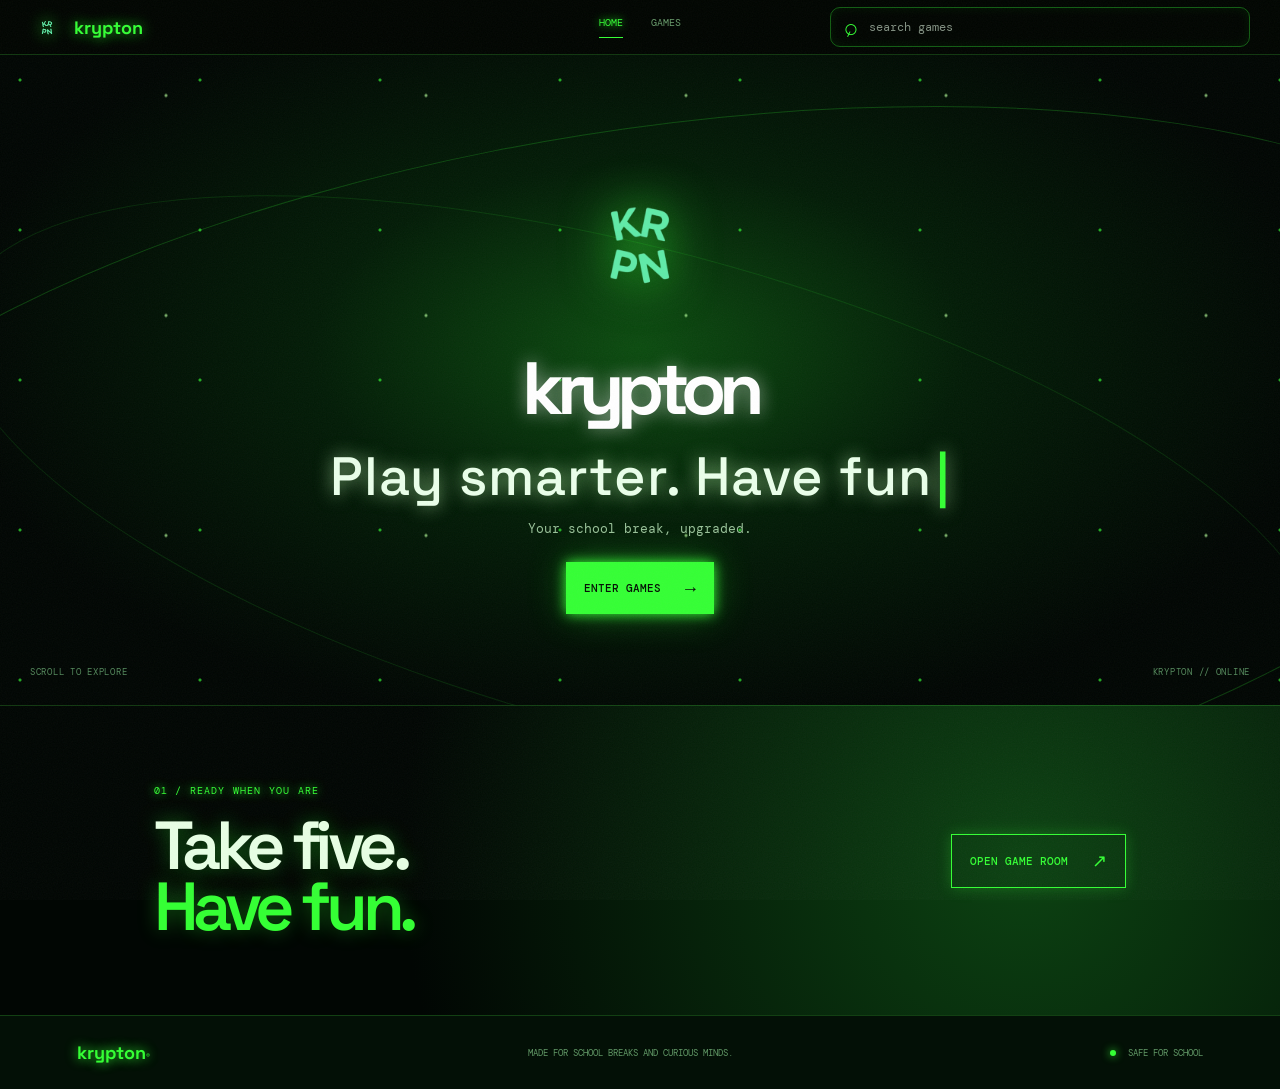
==== index.html @ a92085a6 "Add project files" ====
<!doctype html>
<html lang="en">
<head>
  <meta charset="UTF-8">
  <meta name="viewport" content="width=device-width, initial-scale=1.0">
  <meta name="theme-color" content="#020803">
  <title>Krypton | School entertainment hub</title>
  <link rel="preconnect" href="https://fonts.googleapis.com">
  <link rel="preconnect" href="https://fonts.gstatic.com" crossorigin>
  <link href="https://fonts.googleapis.com/css2?family=DM+Mono:wght@400;500&family=Space+Grotesk:wght@500;600;700&display=swap" rel="stylesheet">
  <link rel="stylesheet" href="styles.css">
  <link rel="stylesheet" href="home.css">
  <link rel="stylesheet" href="folder.css">
</head>
<body>
  <div class="noise"></div>
  <header class="site-header">
    <a class="brand" href="index.html" aria-label="Krypton home"><img src="logo.png" alt="Krypton logo"><span>krypton</span></a>
    <nav class="main-nav" aria-label="Primary navigation"><a class="active" href="index.html">Home</a><a href="game.html">Games</a></nav>
    <label class="search-box"><span>⌕</span><input type="search" placeholder="search games" aria-label="Search games"></label>
  </header>

  <main>
    <section class="home-hero" aria-labelledby="home-title">
      <div class="hero-stars"></div>
      <div class="home-hero-content">
        <img class="hero-logo" src="logo.png" alt="Krypton logo">
        <p class="hero-wordmark">krypton</p>
        <h1 id="home-title"><span class="typewriter"></span><span class="cursor">|</span></h1>
        <p class="hero-copy">Your school break, upgraded.</p>
        <a class="glow-button" href="game.html">Enter games <span>→</span></a>
      </div>
      <span class="hero-code">KRYPTON // ONLINE</span>
      <span class="hero-scroll">SCROLL TO EXPLORE</span>
    </section>

    <section class="quick-section" aria-labelledby="quick-title"><div><div class="section-kicker">01 / Ready when you are</div><h2 id="quick-title">Take five.<br><em>Have fun.</em></h2></div><a class="outline-button" href="game.html">Open game room <span>↗</span></a></section>
  </main>
  <footer id="about"><span class="footer-brand">krypton<span>®</span></span><span>Made for school breaks and curious minds.</span><span class="footer-status"><i></i> Safe for school</span></footer>
  <script src="home.js"></script>
</body>
</html>
---- styles.css ----
.krypton-game-bar{align-items:center;background:#020803;border-bottom:1px solid rgba(53,255,53,.35);display:flex;height:48px;justify-content:space-between;left:0;padding:0 18px;position:fixed;right:0;top:0;z-index:20}.krypton-game-brand,.krypton-game-home{align-items:center;color:var(--green);display:flex;font:700 17px/1 Arial,sans-serif;gap:10px;text-decoration:none}.krypton-game-brand img{height:30px;object-fit:contain;width:30px}.krypton-game-title{color:#d8ffd3;font:600 14px/1 Arial,sans-serif;left:50%;position:absolute;transform:translateX(-50%);white-space:nowrap}.krypton-game-home{color:#d8ffd3;font-size:12px;font-weight:600}.krypton-game-home:hover{color:var(--green)}
:root{--bg:#020803;--panel:#061408;--green:#35ff35;--bright:#a5ff82;--dim:#54875a;--line:rgba(79,255,73,.2);--mono:'DM Mono',monospace;--display:'Space Grotesk',sans-serif}*{box-sizing:border-box}html{scroll-behavior:smooth}body{background:var(--bg);color:#eaffea;font-family:var(--mono);margin:0;overflow-x:hidden}.noise{background-image:url("data:image/svg+xml,%3Csvg xmlns='http://www.w3.org/2000/svg' width='160' height='160' viewBox='0 0 160 160'%3E%3Cfilter id='n'%3E%3CfeTurbulence type='fractalNoise' baseFrequency='.8' numOctaves='3' stitchTiles='stitch'/%3E%3C/filter%3E%3Crect width='100%25' height='100%25' filter='url(%23n)' opacity='.32'/%3E%3C/svg%3E");inset:0;opacity:.13;pointer-events:none;position:fixed;z-index:10}a{color:inherit;text-decoration:none}.site-header{align-items:center;background:rgba(1,5,2,.92);border-bottom:1px solid var(--line);display:flex;height:55px;justify-content:space-between;padding:0 30px;position:relative;z-index:3}.brand{align-items:center;color:var(--green);display:flex;font-family:var(--display);font-size:18px;font-weight:700;gap:10px;text-shadow:0 0 13px rgba(53,255,53,.8)}.brand img{filter:drop-shadow(0 0 8px var(--green));height:34px;object-fit:contain;width:34px}.main-nav{display:flex;gap:28px;left:50%;position:absolute;transform:translateX(-50%)}.main-nav a{color:#689b6b;font-size:10px;text-transform:uppercase}.main-nav a:hover,.main-nav a.active{color:var(--green);text-shadow:0 0 10px var(--green)}.main-nav a.active{border-bottom:1px solid var(--green);padding-bottom:8px}.header-tools{align-items:center;display:flex;gap:22px}.search-box{align-items:center;border:1px solid rgba(53,255,53,.35);border-radius:10px;box-shadow:0 0 12px rgba(53,255,53,.08) inset;color:var(--green);display:flex;height:40px;padding:0 12px;width:420px}.search-box span{font-family:Arial;font-size:24px;line-height:0;transform:rotate(-20deg)}.search-box input{background:none;border:0;color:#d8ffd8;font:12px var(--mono);margin-left:10px;outline:0;width:100%}.search-box input::placeholder{color:#829082}.profile-button{align-items:center;background:none;border:0;color:#d8ffd8;cursor:pointer;display:flex;font:11px var(--mono);gap:8px}.avatar{align-items:center;background:#142b16;border:1px solid var(--green);border-radius:50%;box-shadow:0 0 10px rgba(53,255,53,.5);color:var(--green);display:inline-flex;height:27px;justify-content:center;width:27px}.hero{align-items:center;background:radial-gradient(ellipse at center,rgba(16,102,18,.55) 0%,rgba(3,31,8,.62) 33%,rgba(1,7,2,.98) 78%),linear-gradient(120deg,#061307,#011d06 52%,#031008);display:flex;flex-direction:column;min-height:560px;overflow:hidden;padding:65px 20px 85px;position:relative;text-align:center}.hero::before,.hero::after{border:1px solid rgba(61,255,52,.22);border-radius:50%;content:'';height:560px;left:50%;position:absolute;top:55px;transform:translateX(-50%) rotate(-8deg);width:130%;z-index:0}.hero::after{height:420px;opacity:.55;top:115px;transform:translateX(-50%) rotate(12deg);width:96%}.hero-copy{position:relative;z-index:1}.eyebrow{color:var(--green);font-size:10px;letter-spacing:.12em;margin:0 0 20px;text-shadow:0 0 12px var(--green);text-transform:uppercase}.pulse-dot{background:var(--green);border-radius:50%;box-shadow:0 0 11px var(--green);display:inline-block;height:6px;margin-right:8px;width:6px}.hero-logo{align-items:center;display:flex;flex-direction:column;margin:0 auto 25px}.hero-logo img{filter:drop-shadow(0 0 20px rgba(53,255,53,.9));height:148px;object-fit:contain;width:148px}.hero-logo span{color:#fff;font-family:var(--display);font-size:57px;font-weight:700;letter-spacing:-.09em;line-height:.8;text-shadow:0 0 15px rgba(255,255,255,.5)}.hero h1{font-family:var(--display);font-size:clamp(30px,5vw,54px);font-weight:500;letter-spacing:.02em;line-height:1.1;margin:0;min-height:60px;text-shadow:0 0 18px rgba(192,255,177,.65)}.cursor{animation:blink 1s steps(2) infinite;color:var(--green);margin-left:4px}.hero h1 em{color:var(--green);font-style:normal}.hero-text{color:#9eb89f;font-size:12px;line-height:1.7;margin:18px auto 26px;max-width:470px}.primary-button{background:var(--green);border:1px solid var(--green);box-shadow:0 0 10px rgba(53,255,53,.75),0 0 35px rgba(53,255,53,.25);color:#031004;cursor:pointer;display:inline-flex;font:600 11px var(--mono);gap:24px;padding:14px 17px;text-transform:uppercase;transition:box-shadow .2s,transform .2s}.primary-button:hover{box-shadow:0 0 18px var(--green),0 0 50px rgba(53,255,53,.45);transform:translateY(-2px)}.primary-button span{font-size:18px;line-height:10px}.hero-art{height:1px;position:absolute}.scroll-note{bottom:25px;color:#568359;font-size:9px;left:30px;position:absolute;text-transform:uppercase}.scroll-line{background:var(--green);box-shadow:0 0 8px var(--green);display:inline-block;height:1px;margin-right:10px;vertical-align:middle;width:35px}.games-section{background:linear-gradient(180deg,#020803,#041007);padding:70px 6vw 100px;position:relative}.section-heading{align-items:end;display:flex;justify-content:space-between}.section-heading h2,.leaderboard-section h2{color:#e4ffe2;font-family:var(--display);font-size:clamp(38px,6vw,68px);letter-spacing:-.07em;line-height:.9;margin:0;text-shadow:0 0 20px rgba(53,255,53,.35)}.section-note{color:#689b6b;font-size:10px;line-height:1.7;margin:0;text-align:right;text-transform:uppercase}.filter-row{border-bottom:1px solid var(--line);display:flex;gap:25px;margin:42px 0 29px;padding-bottom:13px}.filter{background:none;border:0;color:#54815a;cursor:pointer;font:10px var(--mono);padding:0;text-transform:uppercase}.filter span{border:1px solid currentColor;border-radius:50%;font-size:9px;margin-left:5px;padding:2px 5px}.filter.active-filter,.filter:hover{color:var(--green);text-shadow:0 0 10px var(--green)}.game-grid{display:grid;gap:22px;grid-template-columns:repeat(3,1fr)}.game-card{border:1px solid rgba(57,255,57,.22);box-shadow:0 0 18px rgba(40,255,40,.08);min-width:0;transition:border-color .25s,box-shadow .25s,transform .25s}.game-card:hover{border-color:var(--green);box-shadow:0 0 20px rgba(53,255,53,.28),inset 0 0 22px rgba(53,255,53,.05);transform:translateY(-4px)}.card-top{align-items:center;background:#071607;display:flex;font-size:9px;justify-content:space-between;padding:10px 12px;text-transform:uppercase}.tag{color:var(--green);text-shadow:0 0 8px var(--green)}.players{color:#57875b}.card-visual{height:190px;overflow:hidden;position:relative}.drift-visual{background:radial-gradient(circle at 50% 40%,#15891e,#031708 70%)}.drift-sun{background:var(--green);border-radius:50%;box-shadow:0 0 30px var(--green);height:100px;left:40%;position:absolute;top:35px;width:100px}.drift-track{border:1px solid var(--green);border-radius:50%;height:155px;left:5%;position:absolute;top:84px;transform:rotate(20deg);width:130%}.drift-car{color:var(--green);font-size:34px;left:43%;position:absolute;text-shadow:0 0 16px var(--green);top:105px}.bloom-visual{background:radial-gradient(circle,#154f1b,#031006)}.bloom-orb{border:1px solid var(--green);border-radius:50%;box-shadow:0 0 12px rgba(53,255,53,.5);position:absolute}.orb-a{height:170px;left:12%;top:33px;width:170px}.orb-b{height:115px;right:12%;top:20px;width:115px}.orb-c{height:70px;left:43%;top:65px;width:70px}.bloom-flower{color:var(--green);font-size:84px;left:38%;line-height:1;position:absolute;text-shadow:0 0 15px var(--green);top:51px}.grid-visual{background:#020b03}.grid-pattern{background-image:linear-gradient(rgba(53,255,53,.45) 1px,transparent 1px),linear-gradient(90deg,rgba(53,255,53,.45) 1px,transparent 1px);background-size:27px 27px;height:100%;transform:rotate(-10deg) scale(1.3);width:100%}.grid-word{color:var(--green);font-family:var(--display);font-size:70px;font-weight:700;left:50%;position:absolute;text-shadow:0 0 17px var(--green);top:56px;transform:translateX(-50%) rotate(-10deg)}.orbit-visual{background:radial-gradient(circle,#12651b,#021007)}.orbit-mini{border:1px solid var(--green);border-radius:50%;box-shadow:0 0 13px rgba(53,255,53,.5);height:155px;left:21%;position:absolute;top:19px;transform:rotate(-23deg);width:270px}.orbit-core{background:var(--green);border-radius:50%;box-shadow:0 0 23px var(--green);height:70px;left:50%;position:absolute;top:61px;transform:translateX(-50%);width:70px}.orbit-dot{background:#d3ffbc;border-radius:50%;box-shadow:0 0 9px #d3ffbc;height:12px;left:22%;position:absolute;top:60px;width:12px}.word-visual{background:radial-gradient(circle at 60%,#197426,#031006)}.word-stack{color:var(--green);font-family:var(--display);font-size:55px;font-weight:700;left:13%;line-height:.82;position:absolute;text-shadow:0 0 14px var(--green);top:45px;transform:rotate(-5deg)}.word-stack span{color:#eaffea}.word-tile{align-items:center;background:var(--green);box-shadow:0 0 19px var(--green);color:#021006;display:flex;font:40px var(--display);height:67px;justify-content:center;position:absolute;right:18%;top:65px;transform:rotate(12deg);width:67px}.memory-visual{background:radial-gradient(circle,#14691a,#031006)}.memory-symbol{color:var(--green);font-size:104px;left:38%;position:absolute;text-shadow:0 0 20px var(--green);top:37px}.memory-lines{border-top:1px solid var(--green);bottom:28px;box-shadow:0 0 8px var(--green);left:20%;position:absolute;width:60%}.card-info{align-items:center;background:#030d04;border-top:1px solid var(--line);display:flex;justify-content:space-between;padding:14px}.card-info h3{color:#d7ffd3;font-family:var(--display);font-size:17px;letter-spacing:-.03em;margin:0 0 4px}.card-info p{color:#709a72;font-size:10px;margin:0}.play-button{background:none;border:0;color:var(--green);cursor:pointer;font:10px var(--mono);text-transform:uppercase}.play-button span{font-size:19px;margin-left:9px;vertical-align:-2px}.play-button:hover{text-shadow:0 0 10px var(--green)}.leaderboard-section{background:#010501;border-top:1px solid var(--line);display:grid;gap:40px;grid-template-columns:1fr 1.4fr .7fr;padding:72px 10vw}.leaderboard-section .eyebrow{color:var(--green)}.leaderboard-list{align-self:end}.leader-row{align-items:center;border-bottom:1px solid var(--line);display:grid;gap:13px;grid-template-columns:25px 28px 1fr 1fr auto;padding:14px 0}.leader-row.current{color:var(--green);text-shadow:0 0 8px rgba(53,255,53,.6)}.rank,.game-label{color:#508056;font-size:9px}.mini-avatar{align-items:center;border:1px solid var(--green);border-radius:50%;color:var(--green);display:inline-flex;font-size:10px;height:27px;justify-content:center;width:27px}.avatar-pink{background:#153417}.avatar-yellow{background:#263c14}.avatar-green{background:#10431b}.leader-row strong{font-size:12px}.leader-row b{font-size:11px}.text-button{align-self:end;background:none;border:0;color:var(--green);cursor:pointer;font:10px var(--mono);text-align:left;text-transform:uppercase}.text-button span{font-size:18px;margin-left:9px}footer{align-items:center;background:#031006;border-top:1px solid var(--line);color:#619866;display:flex;font-size:9px;justify-content:space-between;padding:25px 6vw;text-transform:uppercase}.footer-brand{color:var(--green);font-family:var(--display);font-size:18px;font-weight:700;text-shadow:0 0 12px var(--green);text-transform:lowercase}.footer-brand span{font-size:8px}.footer-status i{background:var(--green);border-radius:50%;box-shadow:0 0 8px var(--green);display:inline-block;height:6px;margin-right:7px;width:6px}.modal-backdrop{align-items:center;background:rgba(0,7,1,.82);display:flex;inset:0;justify-content:center;opacity:0;padding:20px;pointer-events:none;position:fixed;transition:opacity .25s;z-index:20}.modal-backdrop.open{opacity:1;pointer-events:auto}.game-modal{background:#061508;border:1px solid var(--green);box-shadow:0 0 30px rgba(53,255,53,.32);max-width:620px;padding:38px;width:100%}.close-modal{background:none;border:0;color:var(--green);cursor:pointer;font-size:28px;position:absolute;right:20px;top:15px}.game-modal h2{color:#efffed;font-family:var(--display);font-size:42px;letter-spacing:-.06em;margin:0;text-shadow:0 0 13px var(--green)}.game-modal>p:not(.eyebrow):not(.game-result){color:#8faf91;font-size:12px}.scoreboard{color:var(--green);display:flex;font-size:10px;gap:28px;margin:24px 0 12px;text-transform:uppercase}.scoreboard strong{font-size:15px;margin-left:7px}.game-stage{background:radial-gradient(circle,#0d4b13,#010602);height:250px;overflow:hidden;position:relative}.start-message{align-items:center;color:var(--green);display:flex;flex-direction:column;gap:15px;inset:0;justify-content:center;position:absolute}.start-message>span{font-size:45px;text-shadow:0 0 15px var(--green)}.target{background:var(--green);border:2px solid #efffed;border-radius:50%;box-shadow:0 0 0 8px rgba(53,255,53,.22),0 0 18px var(--green);cursor:crosshair;display:none;height:40px;position:absolute;width:40px}.game-result{color:var(--green);font-size:11px;min-height:15px}.wide-card{grid-column:span 2}.modal-backdrop.open .game-modal{animation:rise .35s ease-out}@keyframes rise{from{opacity:0;transform:translateY(16px)}to{opacity:1;transform:none}}@keyframes blink{50%{opacity:0}}@media(max-width:800px){.site-header{padding:0 15px}.main-nav{display:none}.header-tools{gap:10px}.search-box{width:min(45vw,220px)}.profile-name,.chevron{display:none}.hero{min-height:600px;padding-top:55px}.hero-logo img{height:120px;width:120px}.hero-logo span{font-size:49px}.games-section{padding:55px 20px 80px}.section-heading{align-items:start;display:block}.section-note{text-align:left;margin-top:16px}.filter-row{gap:18px;overflow:auto;white-space:nowrap}.game-grid{grid-template-columns:1fr}.wide-card{grid-column:auto}.leaderboard-section{display:block;padding:60px 25px}.leaderboard-list{margin:38px 0}.leader-row{grid-template-columns:25px 28px 1fr auto}.game-label{display:none}footer{align-items:flex-start;flex-direction:column;gap:15px;padding:25px 20px}.game-modal{padding:32px 20px}}
---- home.css ----
.home-hero{align-items:center;background:radial-gradient(ellipse at 50% 45%,#0c4c10 0,#031c07 36%,#010603 76%);display:flex;justify-content:center;min-height:650px;overflow:hidden;position:relative;text-align:center}.home-hero:before,.home-hero:after{border:1px solid rgba(53,255,53,.22);border-radius:50%;content:'';height:720px;left:50%;position:absolute;top:75px;transform:translateX(-50%) rotate(-9deg);width:145%}.home-hero:after{height:480px;opacity:.55;top:195px;transform:translateX(-50%) rotate(15deg);width:110%}.hero-stars{background-image:radial-gradient(circle,#35ff35 0 1px,transparent 2px),radial-gradient(circle,#b6ff9c 0 1px,transparent 2px);background-position:10% 20%,80% 35%;background-size:180px 150px,260px 220px;inset:0;opacity:.65;position:absolute}.home-hero-content{position:relative;z-index:1}.hero-logo{filter:drop-shadow(0 0 25px rgba(53,255,53,.95));height:190px;object-fit:contain;width:190px}.hero-wordmark{color:#fff;font:700 74px/0.75 'Space Grotesk',sans-serif;letter-spacing:-.1em;margin:0 0 30px;text-shadow:0 0 18px rgba(255,255,255,.5)}.home-hero h1{color:#eaffea;font:500 clamp(28px,5vw,54px)/1.1 'Space Grotesk',sans-serif;letter-spacing:.02em;margin:0;min-height:60px;text-shadow:0 0 18px rgba(192,255,177,.65)}.cursor{animation:blink 1s steps(2) infinite;color:var(--green)}.hero-copy{color:#99c299;font-size:13px;margin:13px 0 25px}.glow-button,.outline-button{align-items:center;display:inline-flex;font:500 11px var(--mono);gap:24px;padding:14px 18px;text-transform:uppercase}.glow-button{background:var(--green);box-shadow:0 0 12px var(--green),0 0 38px rgba(53,255,53,.3);color:#031004}.glow-button:hover{box-shadow:0 0 22px var(--green),0 0 55px rgba(53,255,53,.5);transform:translateY(-2px)}.glow-button span,.outline-button span{font-size:18px}.hero-code,.hero-scroll{bottom:27px;color:#54895c;font-size:9px;letter-spacing:.08em;position:absolute}.hero-code{right:30px}.hero-scroll{left:30px}.movies-section{background:#020803;border-top:1px solid var(--line);padding:72px 6vw 95px}.section-kicker{color:var(--green);font-size:10px;letter-spacing:.12em;margin:0 0 18px;text-shadow:0 0 10px var(--green);text-transform:uppercase}.section-title-row{align-items:end;display:flex;justify-content:space-between}.movies-section h2,.quick-section h2{color:#e7ffe4;font:600 clamp(38px,6vw,68px)/.9 'Space Grotesk',sans-serif;letter-spacing:-.08em;margin:0;text-shadow:0 0 19px rgba(53,255,53,.35)}.view-button,.watch-button{background:none;border:0;color:var(--green);cursor:pointer;font:10px var(--mono);text-transform:uppercase}.view-button span,.watch-button span{font-size:17px;margin-left:7px}.movie-shelf{display:grid;gap:20px;grid-template-columns:repeat(3,1fr);margin-top:39px}.movie-card{background:#061308;border:1px solid rgba(53,255,53,.26);box-shadow:0 0 18px rgba(53,255,53,.08);transition:.25s}.movie-card:hover{border-color:var(--green);box-shadow:0 0 23px rgba(53,255,53,.3);transform:translateY(-4px)}.movie-art{align-items:end;display:flex;height:175px;justify-content:space-between;overflow:hidden;padding:17px;position:relative}.movie-art:before{border:1px solid rgba(53,255,53,.4);border-radius:50%;content:'';height:230px;left:16%;position:absolute;top:25px;width:180px}.movie-art span{color:var(--green);font:700 31px/.84 'Space Grotesk',sans-serif;letter-spacing:-.07em;position:relative;text-shadow:0 0 15px var(--green)}.movie-art i{color:#c4ffc0;font-size:10px;font-style:normal;position:relative}.movie-one .movie-art{background:radial-gradient(circle at 65% 40%,#176d1d,#030d04)}.movie-two .movie-art{background:radial-gradient(circle at 40% 40%,#116a18,#030e04)}.movie-three .movie-art{background:radial-gradient(circle at 55% 45%,#1a751f,#030d04)}.movie-details{padding:15px}.movie-details h3{color:#d8ffd3;font:600 17px 'Space Grotesk',sans-serif;margin:0 0 5px}.movie-details p{color:#6c9e70;font-size:10px;margin:0 0 13px}.progress{background:#142919;height:3px}.progress span{background:var(--green);box-shadow:0 0 8px var(--green);display:block;height:100%}.watch-button{border-top:1px solid var(--line);padding:13px 15px;text-align:left;width:100%}.quick-section{align-items:center;background:radial-gradient(circle at 80%,#0c4212,#010603 60%);border-top:1px solid var(--line);display:flex;justify-content:space-between;padding:78px 12vw}.quick-section h2 em{color:var(--green);font-style:normal}.outline-button{border:1px solid var(--green);box-shadow:0 0 13px rgba(53,255,53,.25);color:var(--green)}.outline-button:hover{background:var(--green);box-shadow:0 0 20px var(--green);color:#031004}.game-landing{align-items:center;background:radial-gradient(ellipse at 50% 30%,#0d5313,#010603 70%);display:flex;flex-direction:column;min-height:calc(100vh - 55px);padding:100px 20px;text-align:center}.game-logo{filter:drop-shadow(0 0 22px var(--green));height:125px;width:125px}.game-landing h1{font:600 clamp(48px,8vw,86px)/.88 'Space Grotesk',sans-serif;letter-spacing:-.08em;margin:20px 0}.game-landing h1 em{color:var(--green);font-style:normal}.game-landing>p:not(.section-kicker){color:#91b695;font-size:12px;line-height:1.7;margin:0 auto 28px;max-width:420px}@media(max-width:800px){.site-header{padding:0 15px}.main-nav{display:none}.search-box{width:min(48vw,220px)}.hero-logo{height:145px;width:145px}.hero-wordmark{font-size:58px}.home-hero{min-height:600px}.movies-section{padding:55px 20px 75px}.section-title-row{align-items:start;display:block}.view-button{margin-top:20px}.movie-shelf{grid-template-columns:1fr}.quick-section{align-items:start;display:block;padding:60px 25px}.outline-button{margin-top:32px}.hero-code{right:15px}.hero-scroll{left:15px}}
@keyframes blink{50%{opacity:0}}
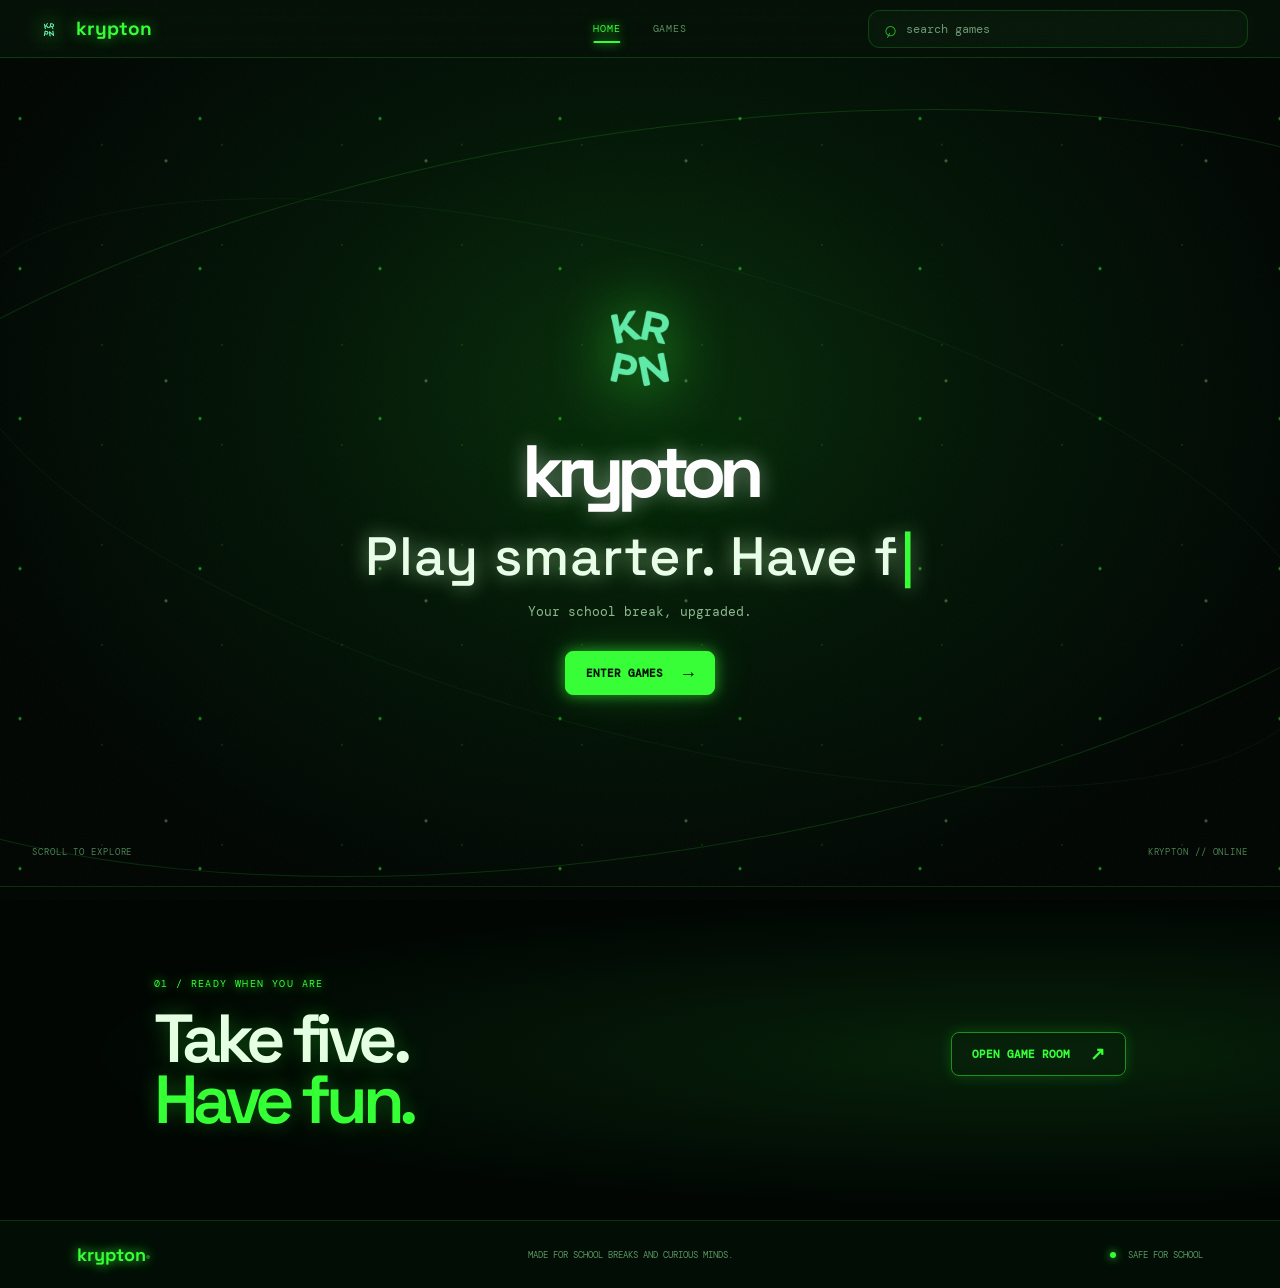
==== commit 75054601: "Add files via upload" ====
--- a/index.html
+++ b/index.html
@@ -4,20 +4,29 @@
   <meta charset="UTF-8">
   <meta name="viewport" content="width=device-width, initial-scale=1.0">
   <meta name="theme-color" content="#020803">
+  <meta name="description" content="Krypton — Your school break, upgraded. Games and entertainment for curious minds.">
   <title>Krypton | School entertainment hub</title>
   <link rel="preconnect" href="https://fonts.googleapis.com">
   <link rel="preconnect" href="https://fonts.gstatic.com" crossorigin>
   <link href="https://fonts.googleapis.com/css2?family=DM+Mono:wght@400;500&family=Space+Grotesk:wght@500;600;700&display=swap" rel="stylesheet">
   <link rel="stylesheet" href="styles.css">
   <link rel="stylesheet" href="home.css">
-  <link rel="stylesheet" href="folder.css">
 </head>
 <body>
   <div class="noise"></div>
+
   <header class="site-header">
-    <a class="brand" href="index.html" aria-label="Krypton home"><img src="logo.png" alt="Krypton logo"><span>krypton</span></a>
-    <nav class="main-nav" aria-label="Primary navigation"><a class="active" href="index.html">Home</a><a href="game.html">Games</a></nav>
-    <label class="search-box"><span>⌕</span><input type="search" placeholder="search games" aria-label="Search games"></label>
+    <a class="brand" href="index.html" aria-label="Krypton home">
+      <img src="logo.png" alt="Krypton logo"><span>krypton</span>
+    </a>
+    <nav class="main-nav" aria-label="Primary navigation">
+      <a class="active" href="index.html">Home</a>
+      <a href="game.html">Games</a>
+    </nav>
+    <label class="search-box">
+      <span>⌕</span>
+      <input type="search" placeholder="search games" aria-label="Search games">
+    </label>
   </header>
 
   <main>
@@ -34,9 +43,21 @@
       <span class="hero-scroll">SCROLL TO EXPLORE</span>
     </section>
 
-    <section class="quick-section" aria-labelledby="quick-title"><div><div class="section-kicker">01 / Ready when you are</div><h2 id="quick-title">Take five.<br><em>Have fun.</em></h2></div><a class="outline-button" href="game.html">Open game room <span>↗</span></a></section>
+    <section class="quick-section" aria-labelledby="quick-title">
+      <div>
+        <div class="section-kicker">01 / Ready when you are</div>
+        <h2 id="quick-title">Take five.<br><em>Have fun.</em></h2>
+      </div>
+      <a class="outline-button" href="game.html">Open game room <span>↗</span></a>
+    </section>
   </main>
-  <footer id="about"><span class="footer-brand">krypton<span>®</span></span><span>Made for school breaks and curious minds.</span><span class="footer-status"><i></i> Safe for school</span></footer>
+
+  <footer id="about">
+    <span class="footer-brand">krypton<span>®</span></span>
+    <span>Made for school breaks and curious minds.</span>
+    <span class="footer-status"><i></i> Safe for school</span>
+  </footer>
+
   <script src="home.js"></script>
 </body>
 </html>
--- a/styles.css
+++ b/styles.css
@@ -1,2 +1,273 @@
-.krypton-game-bar{align-items:center;background:#020803;border-bottom:1px solid rgba(53,255,53,.35);display:flex;height:48px;justify-content:space-between;left:0;padding:0 18px;position:fixed;right:0;top:0;z-index:20}.krypton-game-brand,.krypton-game-home{align-items:center;color:var(--green);display:flex;font:700 17px/1 Arial,sans-serif;gap:10px;text-decoration:none}.krypton-game-brand img{height:30px;object-fit:contain;width:30px}.krypton-game-title{color:#d8ffd3;font:600 14px/1 Arial,sans-serif;left:50%;position:absolute;transform:translateX(-50%);white-space:nowrap}.krypton-game-home{color:#d8ffd3;font-size:12px;font-weight:600}.krypton-game-home:hover{color:var(--green)}
-:root{--bg:#020803;--panel:#061408;--green:#35ff35;--bright:#a5ff82;--dim:#54875a;--line:rgba(79,255,73,.2);--mono:'DM Mono',monospace;--display:'Space Grotesk',sans-serif}*{box-sizing:border-box}html{scroll-behavior:smooth}body{background:var(--bg);color:#eaffea;font-family:var(--mono);margin:0;overflow-x:hidden}.noise{background-image:url("data:image/svg+xml,%3Csvg xmlns='http://www.w3.org/2000/svg' width='160' height='160' viewBox='0 0 160 160'%3E%3Cfilter id='n'%3E%3CfeTurbulence type='fractalNoise' baseFrequency='.8' numOctaves='3' stitchTiles='stitch'/%3E%3C/filter%3E%3Crect width='100%25' height='100%25' filter='url(%23n)' opacity='.32'/%3E%3C/svg%3E");inset:0;opacity:.13;pointer-events:none;position:fixed;z-index:10}a{color:inherit;text-decoration:none}.site-header{align-items:center;background:rgba(1,5,2,.92);border-bottom:1px solid var(--line);display:flex;height:55px;justify-content:space-between;padding:0 30px;position:relative;z-index:3}.brand{align-items:center;color:var(--green);display:flex;font-family:var(--display);font-size:18px;font-weight:700;gap:10px;text-shadow:0 0 13px rgba(53,255,53,.8)}.brand img{filter:drop-shadow(0 0 8px var(--green));height:34px;object-fit:contain;width:34px}.main-nav{display:flex;gap:28px;left:50%;position:absolute;transform:translateX(-50%)}.main-nav a{color:#689b6b;font-size:10px;text-transform:uppercase}.main-nav a:hover,.main-nav a.active{color:var(--green);text-shadow:0 0 10px var(--green)}.main-nav a.active{border-bottom:1px solid var(--green);padding-bottom:8px}.header-tools{align-items:center;display:flex;gap:22px}.search-box{align-items:center;border:1px solid rgba(53,255,53,.35);border-radius:10px;box-shadow:0 0 12px rgba(53,255,53,.08) inset;color:var(--green);display:flex;height:40px;padding:0 12px;width:420px}.search-box span{font-family:Arial;font-size:24px;line-height:0;transform:rotate(-20deg)}.search-box input{background:none;border:0;color:#d8ffd8;font:12px var(--mono);margin-left:10px;outline:0;width:100%}.search-box input::placeholder{color:#829082}.profile-button{align-items:center;background:none;border:0;color:#d8ffd8;cursor:pointer;display:flex;font:11px var(--mono);gap:8px}.avatar{align-items:center;background:#142b16;border:1px solid var(--green);border-radius:50%;box-shadow:0 0 10px rgba(53,255,53,.5);color:var(--green);display:inline-flex;height:27px;justify-content:center;width:27px}.hero{align-items:center;background:radial-gradient(ellipse at center,rgba(16,102,18,.55) 0%,rgba(3,31,8,.62) 33%,rgba(1,7,2,.98) 78%),linear-gradient(120deg,#061307,#011d06 52%,#031008);display:flex;flex-direction:column;min-height:560px;overflow:hidden;padding:65px 20px 85px;position:relative;text-align:center}.hero::before,.hero::after{border:1px solid rgba(61,255,52,.22);border-radius:50%;content:'';height:560px;left:50%;position:absolute;top:55px;transform:translateX(-50%) rotate(-8deg);width:130%;z-index:0}.hero::after{height:420px;opacity:.55;top:115px;transform:translateX(-50%) rotate(12deg);width:96%}.hero-copy{position:relative;z-index:1}.eyebrow{color:var(--green);font-size:10px;letter-spacing:.12em;margin:0 0 20px;text-shadow:0 0 12px var(--green);text-transform:uppercase}.pulse-dot{background:var(--green);border-radius:50%;box-shadow:0 0 11px var(--green);display:inline-block;height:6px;margin-right:8px;width:6px}.hero-logo{align-items:center;display:flex;flex-direction:column;margin:0 auto 25px}.hero-logo img{filter:drop-shadow(0 0 20px rgba(53,255,53,.9));height:148px;object-fit:contain;width:148px}.hero-logo span{color:#fff;font-family:var(--display);font-size:57px;font-weight:700;letter-spacing:-.09em;line-height:.8;text-shadow:0 0 15px rgba(255,255,255,.5)}.hero h1{font-family:var(--display);font-size:clamp(30px,5vw,54px);font-weight:500;letter-spacing:.02em;line-height:1.1;margin:0;min-height:60px;text-shadow:0 0 18px rgba(192,255,177,.65)}.cursor{animation:blink 1s steps(2) infinite;color:var(--green);margin-left:4px}.hero h1 em{color:var(--green);font-style:normal}.hero-text{color:#9eb89f;font-size:12px;line-height:1.7;margin:18px auto 26px;max-width:470px}.primary-button{background:var(--green);border:1px solid var(--green);box-shadow:0 0 10px rgba(53,255,53,.75),0 0 35px rgba(53,255,53,.25);color:#031004;cursor:pointer;display:inline-flex;font:600 11px var(--mono);gap:24px;padding:14px 17px;text-transform:uppercase;transition:box-shadow .2s,transform .2s}.primary-button:hover{box-shadow:0 0 18px var(--green),0 0 50px rgba(53,255,53,.45);transform:translateY(-2px)}.primary-button span{font-size:18px;line-height:10px}.hero-art{height:1px;position:absolute}.scroll-note{bottom:25px;color:#568359;font-size:9px;left:30px;position:absolute;text-transform:uppercase}.scroll-line{background:var(--green);box-shadow:0 0 8px var(--green);display:inline-block;height:1px;margin-right:10px;vertical-align:middle;width:35px}.games-section{background:linear-gradient(180deg,#020803,#041007);padding:70px 6vw 100px;position:relative}.section-heading{align-items:end;display:flex;justify-content:space-between}.section-heading h2,.leaderboard-section h2{color:#e4ffe2;font-family:var(--display);font-size:clamp(38px,6vw,68px);letter-spacing:-.07em;line-height:.9;margin:0;text-shadow:0 0 20px rgba(53,255,53,.35)}.section-note{color:#689b6b;font-size:10px;line-height:1.7;margin:0;text-align:right;text-transform:uppercase}.filter-row{border-bottom:1px solid var(--line);display:flex;gap:25px;margin:42px 0 29px;padding-bottom:13px}.filter{background:none;border:0;color:#54815a;cursor:pointer;font:10px var(--mono);padding:0;text-transform:uppercase}.filter span{border:1px solid currentColor;border-radius:50%;font-size:9px;margin-left:5px;padding:2px 5px}.filter.active-filter,.filter:hover{color:var(--green);text-shadow:0 0 10px var(--green)}.game-grid{display:grid;gap:22px;grid-template-columns:repeat(3,1fr)}.game-card{border:1px solid rgba(57,255,57,.22);box-shadow:0 0 18px rgba(40,255,40,.08);min-width:0;transition:border-color .25s,box-shadow .25s,transform .25s}.game-card:hover{border-color:var(--green);box-shadow:0 0 20px rgba(53,255,53,.28),inset 0 0 22px rgba(53,255,53,.05);transform:translateY(-4px)}.card-top{align-items:center;background:#071607;display:flex;font-size:9px;justify-content:space-between;padding:10px 12px;text-transform:uppercase}.tag{color:var(--green);text-shadow:0 0 8px var(--green)}.players{color:#57875b}.card-visual{height:190px;overflow:hidden;position:relative}.drift-visual{background:radial-gradient(circle at 50% 40%,#15891e,#031708 70%)}.drift-sun{background:var(--green);border-radius:50%;box-shadow:0 0 30px var(--green);height:100px;left:40%;position:absolute;top:35px;width:100px}.drift-track{border:1px solid var(--green);border-radius:50%;height:155px;left:5%;position:absolute;top:84px;transform:rotate(20deg);width:130%}.drift-car{color:var(--green);font-size:34px;left:43%;position:absolute;text-shadow:0 0 16px var(--green);top:105px}.bloom-visual{background:radial-gradient(circle,#154f1b,#031006)}.bloom-orb{border:1px solid var(--green);border-radius:50%;box-shadow:0 0 12px rgba(53,255,53,.5);position:absolute}.orb-a{height:170px;left:12%;top:33px;width:170px}.orb-b{height:115px;right:12%;top:20px;width:115px}.orb-c{height:70px;left:43%;top:65px;width:70px}.bloom-flower{color:var(--green);font-size:84px;left:38%;line-height:1;position:absolute;text-shadow:0 0 15px var(--green);top:51px}.grid-visual{background:#020b03}.grid-pattern{background-image:linear-gradient(rgba(53,255,53,.45) 1px,transparent 1px),linear-gradient(90deg,rgba(53,255,53,.45) 1px,transparent 1px);background-size:27px 27px;height:100%;transform:rotate(-10deg) scale(1.3);width:100%}.grid-word{color:var(--green);font-family:var(--display);font-size:70px;font-weight:700;left:50%;position:absolute;text-shadow:0 0 17px var(--green);top:56px;transform:translateX(-50%) rotate(-10deg)}.orbit-visual{background:radial-gradient(circle,#12651b,#021007)}.orbit-mini{border:1px solid var(--green);border-radius:50%;box-shadow:0 0 13px rgba(53,255,53,.5);height:155px;left:21%;position:absolute;top:19px;transform:rotate(-23deg);width:270px}.orbit-core{background:var(--green);border-radius:50%;box-shadow:0 0 23px var(--green);height:70px;left:50%;position:absolute;top:61px;transform:translateX(-50%);width:70px}.orbit-dot{background:#d3ffbc;border-radius:50%;box-shadow:0 0 9px #d3ffbc;height:12px;left:22%;position:absolute;top:60px;width:12px}.word-visual{background:radial-gradient(circle at 60%,#197426,#031006)}.word-stack{color:var(--green);font-family:var(--display);font-size:55px;font-weight:700;left:13%;line-height:.82;position:absolute;text-shadow:0 0 14px var(--green);top:45px;transform:rotate(-5deg)}.word-stack span{color:#eaffea}.word-tile{align-items:center;background:var(--green);box-shadow:0 0 19px var(--green);color:#021006;display:flex;font:40px var(--display);height:67px;justify-content:center;position:absolute;right:18%;top:65px;transform:rotate(12deg);width:67px}.memory-visual{background:radial-gradient(circle,#14691a,#031006)}.memory-symbol{color:var(--green);font-size:104px;left:38%;position:absolute;text-shadow:0 0 20px var(--green);top:37px}.memory-lines{border-top:1px solid var(--green);bottom:28px;box-shadow:0 0 8px var(--green);left:20%;position:absolute;width:60%}.card-info{align-items:center;background:#030d04;border-top:1px solid var(--line);display:flex;justify-content:space-between;padding:14px}.card-info h3{color:#d7ffd3;font-family:var(--display);font-size:17px;letter-spacing:-.03em;margin:0 0 4px}.card-info p{color:#709a72;font-size:10px;margin:0}.play-button{background:none;border:0;color:var(--green);cursor:pointer;font:10px var(--mono);text-transform:uppercase}.play-button span{font-size:19px;margin-left:9px;vertical-align:-2px}.play-button:hover{text-shadow:0 0 10px var(--green)}.leaderboard-section{background:#010501;border-top:1px solid var(--line);display:grid;gap:40px;grid-template-columns:1fr 1.4fr .7fr;padding:72px 10vw}.leaderboard-section .eyebrow{color:var(--green)}.leaderboard-list{align-self:end}.leader-row{align-items:center;border-bottom:1px solid var(--line);display:grid;gap:13px;grid-template-columns:25px 28px 1fr 1fr auto;padding:14px 0}.leader-row.current{color:var(--green);text-shadow:0 0 8px rgba(53,255,53,.6)}.rank,.game-label{color:#508056;font-size:9px}.mini-avatar{align-items:center;border:1px solid var(--green);border-radius:50%;color:var(--green);display:inline-flex;font-size:10px;height:27px;justify-content:center;width:27px}.avatar-pink{background:#153417}.avatar-yellow{background:#263c14}.avatar-green{background:#10431b}.leader-row strong{font-size:12px}.leader-row b{font-size:11px}.text-button{align-self:end;background:none;border:0;color:var(--green);cursor:pointer;font:10px var(--mono);text-align:left;text-transform:uppercase}.text-button span{font-size:18px;margin-left:9px}footer{align-items:center;background:#031006;border-top:1px solid var(--line);color:#619866;display:flex;font-size:9px;justify-content:space-between;padding:25px 6vw;text-transform:uppercase}.footer-brand{color:var(--green);font-family:var(--display);font-size:18px;font-weight:700;text-shadow:0 0 12px var(--green);text-transform:lowercase}.footer-brand span{font-size:8px}.footer-status i{background:var(--green);border-radius:50%;box-shadow:0 0 8px var(--green);display:inline-block;height:6px;margin-right:7px;width:6px}.modal-backdrop{align-items:center;background:rgba(0,7,1,.82);display:flex;inset:0;justify-content:center;opacity:0;padding:20px;pointer-events:none;position:fixed;transition:opacity .25s;z-index:20}.modal-backdrop.open{opacity:1;pointer-events:auto}.game-modal{background:#061508;border:1px solid var(--green);box-shadow:0 0 30px rgba(53,255,53,.32);max-width:620px;padding:38px;width:100%}.close-modal{background:none;border:0;color:var(--green);cursor:pointer;font-size:28px;position:absolute;right:20px;top:15px}.game-modal h2{color:#efffed;font-family:var(--display);font-size:42px;letter-spacing:-.06em;margin:0;text-shadow:0 0 13px var(--green)}.game-modal>p:not(.eyebrow):not(.game-result){color:#8faf91;font-size:12px}.scoreboard{color:var(--green);display:flex;font-size:10px;gap:28px;margin:24px 0 12px;text-transform:uppercase}.scoreboard strong{font-size:15px;margin-left:7px}.game-stage{background:radial-gradient(circle,#0d4b13,#010602);height:250px;overflow:hidden;position:relative}.start-message{align-items:center;color:var(--green);display:flex;flex-direction:column;gap:15px;inset:0;justify-content:center;position:absolute}.start-message>span{font-size:45px;text-shadow:0 0 15px var(--green)}.target{background:var(--green);border:2px solid #efffed;border-radius:50%;box-shadow:0 0 0 8px rgba(53,255,53,.22),0 0 18px var(--green);cursor:crosshair;display:none;height:40px;position:absolute;width:40px}.game-result{color:var(--green);font-size:11px;min-height:15px}.wide-card{grid-column:span 2}.modal-backdrop.open .game-modal{animation:rise .35s ease-out}@keyframes rise{from{opacity:0;transform:translateY(16px)}to{opacity:1;transform:none}}@keyframes blink{50%{opacity:0}}@media(max-width:800px){.site-header{padding:0 15px}.main-nav{display:none}.header-tools{gap:10px}.search-box{width:min(45vw,220px)}.profile-name,.chevron{display:none}.hero{min-height:600px;padding-top:55px}.hero-logo img{height:120px;width:120px}.hero-logo span{font-size:49px}.games-section{padding:55px 20px 80px}.section-heading{align-items:start;display:block}.section-note{text-align:left;margin-top:16px}.filter-row{gap:18px;overflow:auto;white-space:nowrap}.game-grid{grid-template-columns:1fr}.wide-card{grid-column:auto}.leaderboard-section{display:block;padding:60px 25px}.leaderboard-list{margin:38px 0}.leader-row{grid-template-columns:25px 28px 1fr auto}.game-label{display:none}footer{align-items:flex-start;flex-direction:column;gap:15px;padding:25px 20px}.game-modal{padding:32px 20px}}+/* ======================================================================
+   KRYPTON — Core Design System
+   Green-themed entertainment hub
+   ====================================================================== */
+
+/* --- Tokens --- */
+:root {
+  --bg: #020803;
+  --panel: #061408;
+  --surface: #0a1f0e;
+  --green: #35ff35;
+  --green-mid: #28cc28;
+  --bright: #a5ff82;
+  --dim: #54875a;
+  --line: rgba(79, 255, 73, .15);
+  --glow: rgba(53, 255, 53, .6);
+  --mono: 'DM Mono', monospace;
+  --display: 'Space Grotesk', sans-serif;
+  --radius: 14px;
+  --radius-sm: 8px;
+  --glass-bg: rgba(6, 20, 8, .65);
+  --glass-border: rgba(53, 255, 53, .18);
+}
+
+/* --- Reset --- */
+*, *::before, *::after { box-sizing: border-box; margin: 0; padding: 0; }
+html { scroll-behavior: smooth; }
+body {
+  background: var(--bg);
+  color: #eaffea;
+  font-family: var(--mono);
+  overflow-x: hidden;
+}
+
+a { color: inherit; text-decoration: none; }
+
+/* --- Noise overlay --- */
+.noise {
+  background-image: url("data:image/svg+xml,%3Csvg xmlns='http://www.w3.org/2000/svg' width='160' height='160' viewBox='0 0 160 160'%3E%3Cfilter id='n'%3E%3CfeTurbulence type='fractalNoise' baseFrequency='.8' numOctaves='3' stitchTiles='stitch'/%3E%3C/filter%3E%3Crect width='100%25' height='100%25' filter='url(%23n)' opacity='.32'/%3E%3C/svg%3E");
+  inset: 0;
+  opacity: .1;
+  pointer-events: none;
+  position: fixed;
+  z-index: 100;
+}
+
+/* ===========================
+   HEADER
+   =========================== */
+.site-header {
+  align-items: center;
+  background: var(--glass-bg);
+  backdrop-filter: blur(18px) saturate(140%);
+  -webkit-backdrop-filter: blur(18px) saturate(140%);
+  border-bottom: 1px solid var(--glass-border);
+  display: flex;
+  height: 58px;
+  justify-content: space-between;
+  padding: 0 32px;
+  position: sticky;
+  top: 0;
+  z-index: 50;
+}
+
+.brand {
+  align-items: center;
+  color: var(--green);
+  display: flex;
+  font-family: var(--display);
+  font-size: 19px;
+  font-weight: 700;
+  gap: 10px;
+  text-shadow: 0 0 14px var(--glow);
+  transition: text-shadow .25s;
+}
+.brand:hover { text-shadow: 0 0 22px var(--green); }
+.brand img {
+  filter: drop-shadow(0 0 10px var(--green));
+  height: 34px;
+  object-fit: contain;
+  width: 34px;
+}
+
+.main-nav {
+  display: flex;
+  gap: 32px;
+  left: 50%;
+  position: absolute;
+  transform: translateX(-50%);
+}
+.main-nav a {
+  color: #5c9060;
+  font-size: 10px;
+  letter-spacing: .08em;
+  padding: 6px 0;
+  position: relative;
+  text-transform: uppercase;
+  transition: color .2s;
+}
+.main-nav a::after {
+  background: var(--green);
+  border-radius: 2px;
+  bottom: -2px;
+  box-shadow: 0 0 10px var(--green);
+  content: '';
+  height: 2px;
+  left: 0;
+  position: absolute;
+  transform: scaleX(0);
+  transition: transform .25s ease;
+  width: 100%;
+}
+.main-nav a:hover,
+.main-nav a.active { color: var(--green); text-shadow: 0 0 10px var(--green); }
+.main-nav a.active::after { transform: scaleX(1); }
+
+.search-box {
+  align-items: center;
+  background: rgba(10, 31, 14, .45);
+  backdrop-filter: blur(8px);
+  border: 1px solid var(--glass-border);
+  border-radius: 12px;
+  color: var(--green);
+  display: flex;
+  height: 38px;
+  padding: 0 14px;
+  transition: border-color .2s, box-shadow .2s;
+  width: 380px;
+}
+.search-box:focus-within {
+  border-color: rgba(53, 255, 53, .45);
+  box-shadow: 0 0 16px rgba(53, 255, 53, .12);
+}
+.search-box span {
+  font-family: Arial, sans-serif;
+  font-size: 22px;
+  line-height: 0;
+  opacity: .7;
+  transform: rotate(-20deg);
+}
+.search-box input {
+  background: none;
+  border: 0;
+  color: #d8ffd8;
+  font: 12px var(--mono);
+  margin-left: 10px;
+  outline: 0;
+  width: 100%;
+}
+.search-box input::placeholder { color: #6e9672; }
+
+/* ===========================
+   FOOTER
+   =========================== */
+footer {
+  align-items: center;
+  background: rgba(3, 16, 6, .85);
+  backdrop-filter: blur(10px);
+  border-top: 1px solid var(--line);
+  color: #5a9460;
+  display: flex;
+  font-size: 9px;
+  justify-content: space-between;
+  padding: 22px 6vw;
+  text-transform: uppercase;
+}
+.footer-brand {
+  color: var(--green);
+  font-family: var(--display);
+  font-size: 18px;
+  font-weight: 700;
+  text-shadow: 0 0 12px var(--green);
+  text-transform: lowercase;
+}
+.footer-brand span { font-size: 8px; }
+.footer-status i {
+  animation: pulse-glow 2s ease-in-out infinite;
+  background: var(--green);
+  border-radius: 50%;
+  box-shadow: 0 0 8px var(--green);
+  display: inline-block;
+  height: 6px;
+  margin-right: 7px;
+  width: 6px;
+}
+
+/* ===========================
+   BUTTONS
+   =========================== */
+.glow-button,
+.outline-button {
+  align-items: center;
+  border-radius: var(--radius-sm);
+  display: inline-flex;
+  font: 600 11px var(--mono);
+  gap: 20px;
+  padding: 14px 20px;
+  text-transform: uppercase;
+  transition: all .25s ease;
+}
+.glow-button {
+  background: var(--green);
+  border: 1px solid var(--green);
+  box-shadow: 0 0 14px var(--glow), 0 0 40px rgba(53, 255, 53, .2);
+  color: #031004;
+}
+.glow-button:hover {
+  box-shadow: 0 0 24px var(--green), 0 0 60px rgba(53, 255, 53, .4);
+  transform: translateY(-3px);
+}
+.glow-button span,
+.outline-button span { font-size: 18px; line-height: 10px; }
+
+.outline-button {
+  border: 1px solid rgba(53, 255, 53, .5);
+  box-shadow: 0 0 14px rgba(53, 255, 53, .2);
+  color: var(--green);
+}
+.outline-button:hover {
+  background: var(--green);
+  box-shadow: 0 0 22px var(--green);
+  color: #031004;
+}
+
+/* ===========================
+   ANIMATIONS
+   =========================== */
+@keyframes blink { 50% { opacity: 0; } }
+@keyframes pulse-glow {
+  0%, 100% { box-shadow: 0 0 8px var(--green); }
+  50% { box-shadow: 0 0 18px var(--green), 0 0 30px rgba(53, 255, 53, .3); }
+}
+@keyframes float {
+  0%, 100% { transform: translateY(0); }
+  50% { transform: translateY(-8px); }
+}
+@keyframes fade-up {
+  from { opacity: 0; transform: translateY(20px); }
+  to { opacity: 1; transform: translateY(0); }
+}
+@keyframes shimmer {
+  0% { background-position: -200% 0; }
+  100% { background-position: 200% 0; }
+}
+
+/* ===========================
+   PULSE DOT (reusable)
+   =========================== */
+.pulse-dot {
+  animation: pulse-glow 2s ease-in-out infinite;
+  background: var(--green);
+  border-radius: 50%;
+  box-shadow: 0 0 11px var(--green);
+  display: inline-block;
+  height: 6px;
+  margin-right: 8px;
+  width: 6px;
+}
+
+/* ===========================
+   RESPONSIVE
+   =========================== */
+@media (max-width: 800px) {
+  .site-header { padding: 0 16px; }
+  .main-nav { display: none; }
+  .search-box { width: min(48vw, 220px); }
+  footer {
+    align-items: flex-start;
+    flex-direction: column;
+    gap: 14px;
+    padding: 22px 20px;
+  }
+}
--- a/home.css
+++ b/home.css
@@ -1,2 +1,209 @@
-.home-hero{align-items:center;background:radial-gradient(ellipse at 50% 45%,#0c4c10 0,#031c07 36%,#010603 76%);display:flex;justify-content:center;min-height:650px;overflow:hidden;position:relative;text-align:center}.home-hero:before,.home-hero:after{border:1px solid rgba(53,255,53,.22);border-radius:50%;content:'';height:720px;left:50%;position:absolute;top:75px;transform:translateX(-50%) rotate(-9deg);width:145%}.home-hero:after{height:480px;opacity:.55;top:195px;transform:translateX(-50%) rotate(15deg);width:110%}.hero-stars{background-image:radial-gradient(circle,#35ff35 0 1px,transparent 2px),radial-gradient(circle,#b6ff9c 0 1px,transparent 2px);background-position:10% 20%,80% 35%;background-size:180px 150px,260px 220px;inset:0;opacity:.65;position:absolute}.home-hero-content{position:relative;z-index:1}.hero-logo{filter:drop-shadow(0 0 25px rgba(53,255,53,.95));height:190px;object-fit:contain;width:190px}.hero-wordmark{color:#fff;font:700 74px/0.75 'Space Grotesk',sans-serif;letter-spacing:-.1em;margin:0 0 30px;text-shadow:0 0 18px rgba(255,255,255,.5)}.home-hero h1{color:#eaffea;font:500 clamp(28px,5vw,54px)/1.1 'Space Grotesk',sans-serif;letter-spacing:.02em;margin:0;min-height:60px;text-shadow:0 0 18px rgba(192,255,177,.65)}.cursor{animation:blink 1s steps(2) infinite;color:var(--green)}.hero-copy{color:#99c299;font-size:13px;margin:13px 0 25px}.glow-button,.outline-button{align-items:center;display:inline-flex;font:500 11px var(--mono);gap:24px;padding:14px 18px;text-transform:uppercase}.glow-button{background:var(--green);box-shadow:0 0 12px var(--green),0 0 38px rgba(53,255,53,.3);color:#031004}.glow-button:hover{box-shadow:0 0 22px var(--green),0 0 55px rgba(53,255,53,.5);transform:translateY(-2px)}.glow-button span,.outline-button span{font-size:18px}.hero-code,.hero-scroll{bottom:27px;color:#54895c;font-size:9px;letter-spacing:.08em;position:absolute}.hero-code{right:30px}.hero-scroll{left:30px}.movies-section{background:#020803;border-top:1px solid var(--line);padding:72px 6vw 95px}.section-kicker{color:var(--green);font-size:10px;letter-spacing:.12em;margin:0 0 18px;text-shadow:0 0 10px var(--green);text-transform:uppercase}.section-title-row{align-items:end;display:flex;justify-content:space-between}.movies-section h2,.quick-section h2{color:#e7ffe4;font:600 clamp(38px,6vw,68px)/.9 'Space Grotesk',sans-serif;letter-spacing:-.08em;margin:0;text-shadow:0 0 19px rgba(53,255,53,.35)}.view-button,.watch-button{background:none;border:0;color:var(--green);cursor:pointer;font:10px var(--mono);text-transform:uppercase}.view-button span,.watch-button span{font-size:17px;margin-left:7px}.movie-shelf{display:grid;gap:20px;grid-template-columns:repeat(3,1fr);margin-top:39px}.movie-card{background:#061308;border:1px solid rgba(53,255,53,.26);box-shadow:0 0 18px rgba(53,255,53,.08);transition:.25s}.movie-card:hover{border-color:var(--green);box-shadow:0 0 23px rgba(53,255,53,.3);transform:translateY(-4px)}.movie-art{align-items:end;display:flex;height:175px;justify-content:space-between;overflow:hidden;padding:17px;position:relative}.movie-art:before{border:1px solid rgba(53,255,53,.4);border-radius:50%;content:'';height:230px;left:16%;position:absolute;top:25px;width:180px}.movie-art span{color:var(--green);font:700 31px/.84 'Space Grotesk',sans-serif;letter-spacing:-.07em;position:relative;text-shadow:0 0 15px var(--green)}.movie-art i{color:#c4ffc0;font-size:10px;font-style:normal;position:relative}.movie-one .movie-art{background:radial-gradient(circle at 65% 40%,#176d1d,#030d04)}.movie-two .movie-art{background:radial-gradient(circle at 40% 40%,#116a18,#030e04)}.movie-three .movie-art{background:radial-gradient(circle at 55% 45%,#1a751f,#030d04)}.movie-details{padding:15px}.movie-details h3{color:#d8ffd3;font:600 17px 'Space Grotesk',sans-serif;margin:0 0 5px}.movie-details p{color:#6c9e70;font-size:10px;margin:0 0 13px}.progress{background:#142919;height:3px}.progress span{background:var(--green);box-shadow:0 0 8px var(--green);display:block;height:100%}.watch-button{border-top:1px solid var(--line);padding:13px 15px;text-align:left;width:100%}.quick-section{align-items:center;background:radial-gradient(circle at 80%,#0c4212,#010603 60%);border-top:1px solid var(--line);display:flex;justify-content:space-between;padding:78px 12vw}.quick-section h2 em{color:var(--green);font-style:normal}.outline-button{border:1px solid var(--green);box-shadow:0 0 13px rgba(53,255,53,.25);color:var(--green)}.outline-button:hover{background:var(--green);box-shadow:0 0 20px var(--green);color:#031004}.game-landing{align-items:center;background:radial-gradient(ellipse at 50% 30%,#0d5313,#010603 70%);display:flex;flex-direction:column;min-height:calc(100vh - 55px);padding:100px 20px;text-align:center}.game-logo{filter:drop-shadow(0 0 22px var(--green));height:125px;width:125px}.game-landing h1{font:600 clamp(48px,8vw,86px)/.88 'Space Grotesk',sans-serif;letter-spacing:-.08em;margin:20px 0}.game-landing h1 em{color:var(--green);font-style:normal}.game-landing>p:not(.section-kicker){color:#91b695;font-size:12px;line-height:1.7;margin:0 auto 28px;max-width:420px}@media(max-width:800px){.site-header{padding:0 15px}.main-nav{display:none}.search-box{width:min(48vw,220px)}.hero-logo{height:145px;width:145px}.hero-wordmark{font-size:58px}.home-hero{min-height:600px}.movies-section{padding:55px 20px 75px}.section-title-row{align-items:start;display:block}.view-button{margin-top:20px}.movie-shelf{grid-template-columns:1fr}.quick-section{align-items:start;display:block;padding:60px 25px}.outline-button{margin-top:32px}.hero-code{right:15px}.hero-scroll{left:15px}}
-@keyframes blink{50%{opacity:0}}+/* ======================================================================
+   KRYPTON — Home Page
+   ====================================================================== */
+
+/* --- Hero Section --- */
+.home-hero {
+  align-items: center;
+  background:
+    radial-gradient(ellipse at 50% 40%, rgba(12, 76, 16, .55) 0, rgba(3, 28, 7, .7) 38%, rgba(1, 6, 3, .98) 78%);
+  display: flex;
+  justify-content: center;
+  min-height: 92vh;
+  overflow: hidden;
+  position: relative;
+  text-align: center;
+}
+
+/* Orbital rings */
+.home-hero::before,
+.home-hero::after {
+  border: 1px solid rgba(53, 255, 53, .15);
+  border-radius: 50%;
+  content: '';
+  height: 720px;
+  left: 50%;
+  pointer-events: none;
+  position: absolute;
+  top: 75px;
+  transform: translateX(-50%) rotate(-9deg);
+  width: 145%;
+}
+.home-hero::after {
+  animation: float 8s ease-in-out infinite;
+  height: 480px;
+  opacity: .4;
+  top: 195px;
+  transform: translateX(-50%) rotate(15deg);
+  width: 110%;
+}
+
+/* Star field */
+.hero-stars {
+  background-image:
+    radial-gradient(circle, #35ff35 0 1px, transparent 2px),
+    radial-gradient(circle, rgba(182, 255, 156, .6) 0 1px, transparent 2px),
+    radial-gradient(circle, rgba(53, 255, 53, .4) 0 .5px, transparent 1px);
+  background-position: 10% 20%, 80% 35%, 45% 60%;
+  background-size: 180px 150px, 260px 220px, 120px 100px;
+  inset: 0;
+  opacity: .55;
+  position: absolute;
+}
+
+/* Content */
+.home-hero-content {
+  animation: fade-up .8s ease-out;
+  position: relative;
+  z-index: 2;
+}
+
+.hero-logo {
+  animation: float 6s ease-in-out infinite;
+  filter: drop-shadow(0 0 30px rgba(53, 255, 53, .85));
+  height: 190px;
+  object-fit: contain;
+  width: 190px;
+}
+
+.hero-wordmark {
+  color: #fff;
+  font: 700 74px/.75 var(--display);
+  letter-spacing: -.1em;
+  margin: 0 0 28px;
+  text-shadow: 0 0 20px rgba(255, 255, 255, .4), 0 0 60px rgba(53, 255, 53, .15);
+}
+
+.home-hero h1 {
+  color: #eaffea;
+  font: 500 clamp(28px, 5vw, 54px)/1.1 var(--display);
+  letter-spacing: .02em;
+  min-height: 60px;
+  text-shadow: 0 0 20px rgba(192, 255, 177, .55);
+}
+
+.cursor {
+  animation: blink 1s steps(2) infinite;
+  color: var(--green);
+  margin-left: 2px;
+}
+
+.hero-copy {
+  color: #8dba8d;
+  font-size: 13px;
+  line-height: 1.7;
+  margin: 14px 0 28px;
+}
+
+/* Corner annotations */
+.hero-code, .hero-scroll {
+  bottom: 28px;
+  color: #4a8050;
+  font-size: 9px;
+  letter-spacing: .1em;
+  position: absolute;
+  text-transform: uppercase;
+}
+.hero-code { right: 32px; }
+.hero-scroll { left: 32px; }
+
+/* --- Quick Section --- */
+.quick-section {
+  align-items: center;
+  background: radial-gradient(ellipse at 80% 50%, rgba(12, 66, 18, .45), rgba(1, 6, 3, .95) 65%);
+  border-top: 1px solid var(--line);
+  display: flex;
+  justify-content: space-between;
+  padding: 90px 12vw;
+}
+.section-kicker {
+  color: var(--green);
+  font-size: 10px;
+  letter-spacing: .14em;
+  margin: 0 0 18px;
+  text-shadow: 0 0 12px var(--green);
+  text-transform: uppercase;
+}
+.quick-section h2 {
+  color: #e4ffe2;
+  font: 600 clamp(38px, 6vw, 68px)/.9 var(--display);
+  letter-spacing: -.08em;
+  text-shadow: 0 0 20px rgba(53, 255, 53, .3);
+}
+.quick-section h2 em {
+  color: var(--green);
+  font-style: normal;
+}
+
+/* --- Game Landing (game.html) --- */
+.game-landing {
+  align-items: center;
+  display: flex;
+  flex-direction: column;
+  min-height: calc(100vh - 58px);
+  padding: 0 20px 80px;
+  position: relative;
+  text-align: center;
+}
+
+.game-landing-bg {
+  background: radial-gradient(ellipse at 50% 20%, rgba(13, 83, 19, .5), rgba(1, 6, 3, .98) 72%);
+  height: 500px;
+  left: 0;
+  pointer-events: none;
+  position: absolute;
+  right: 0;
+  top: 0;
+}
+
+.game-landing-content {
+  animation: fade-up .7s ease-out;
+  padding: 80px 20px 30px;
+  position: relative;
+  z-index: 2;
+}
+
+.game-logo {
+  animation: float 7s ease-in-out infinite;
+  filter: drop-shadow(0 0 24px var(--green));
+  height: 110px;
+  width: 110px;
+}
+
+.game-landing h1 {
+  font: 600 clamp(44px, 8vw, 78px)/.88 var(--display);
+  letter-spacing: -.08em;
+  margin: 18px 0 0;
+}
+.game-landing h1 em {
+  color: var(--green);
+  font-style: normal;
+}
+
+.game-count {
+  color: #5e9662;
+  font-size: 11px;
+  letter-spacing: .06em;
+  margin: 12px 0 0;
+  text-transform: uppercase;
+}
+
+.back-home { margin-top: 50px; }
+
+/* ===========================
+   RESPONSIVE — Home
+   =========================== */
+@media (max-width: 800px) {
+  .home-hero { min-height: 100vh; }
+  .hero-logo { height: 145px; width: 145px; }
+  .hero-wordmark { font-size: 56px; }
+  .hero-code { right: 16px; }
+  .hero-scroll { left: 16px; }
+  .quick-section {
+    align-items: start;
+    flex-direction: column;
+    gap: 28px;
+    padding: 60px 24px;
+  }
+  .game-landing-content { padding-top: 60px; }
+}
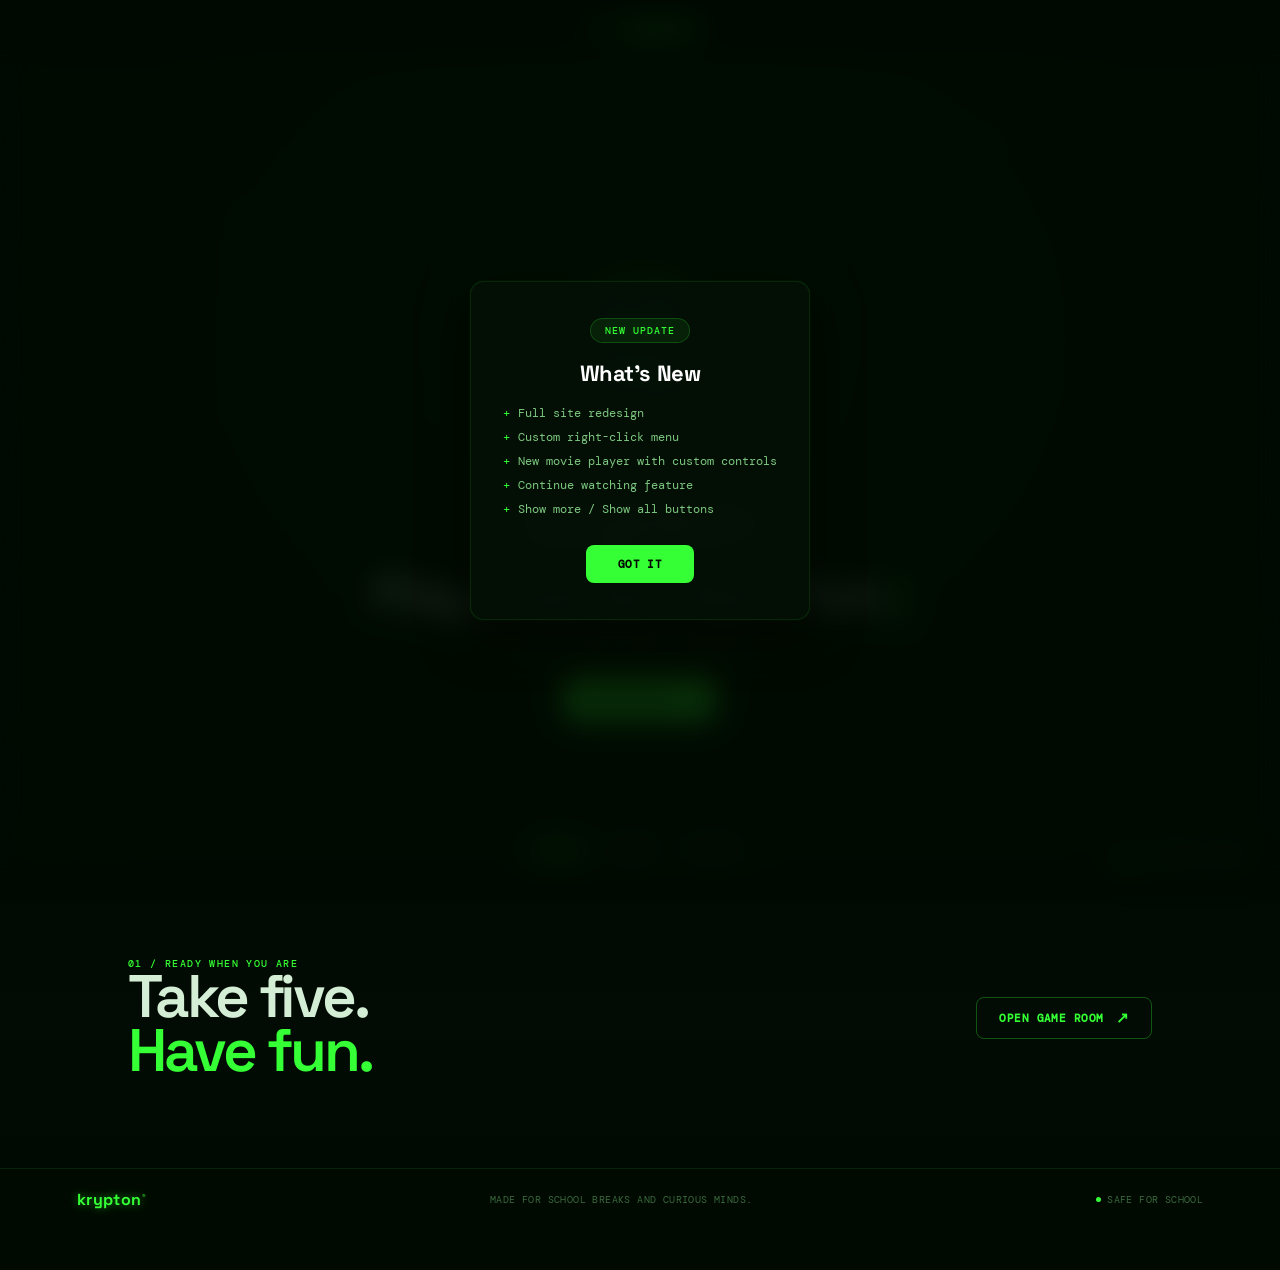
==== commit 1ffc3d67: "Add files via upload" ====
--- a/index.html
+++ b/index.html
@@ -3,31 +3,32 @@
 <head>
   <meta charset="UTF-8">
   <meta name="viewport" content="width=device-width, initial-scale=1.0">
-  <meta name="theme-color" content="#020803">
+  <meta http-equiv="Cache-Control" content="no-cache, no-store, must-revalidate">
+  <meta http-equiv="Pragma" content="no-cache">
+  <meta http-equiv="Expires" content="0">
+  <meta name="theme-color" content="#010a02">
   <meta name="description" content="Krypton — Your school break, upgraded. Games and entertainment for curious minds.">
   <title>Krypton | School entertainment hub</title>
   <link rel="preconnect" href="https://fonts.googleapis.com">
   <link rel="preconnect" href="https://fonts.gstatic.com" crossorigin>
   <link href="https://fonts.googleapis.com/css2?family=DM+Mono:wght@400;500&family=Space+Grotesk:wght@500;600;700&display=swap" rel="stylesheet">
-  <link rel="stylesheet" href="styles.css">
-  <link rel="stylesheet" href="home.css">
+  <link rel="stylesheet" href="styles.css?v=2">
+  <link rel="stylesheet" href="home.css?v=2">
 </head>
 <body>
   <div class="noise"></div>
 
   <header class="site-header">
-    <a class="brand" href="index.html" aria-label="Krypton home">
+    <span class="brand-center" aria-label="Krypton home">
       <img src="logo.png" alt="Krypton logo"><span>krypton</span>
-    </a>
-    <nav class="main-nav" aria-label="Primary navigation">
-      <a class="active" href="index.html">Home</a>
-      <a href="game.html">Games</a>
-    </nav>
-    <label class="search-box">
-      <span>⌕</span>
-      <input type="search" placeholder="search games" aria-label="Search games">
-    </label>
+    </span>
   </header>
+
+  <nav class="main-nav" aria-label="Primary navigation">
+    <a class="active" href="index.html">Home</a>
+    <a href="game.html">Games</a>
+    <a href="movies.html">Movies</a>
+  </nav>
 
   <main>
     <section class="home-hero" aria-labelledby="home-title">
@@ -35,7 +36,9 @@
       <div class="home-hero-content">
         <img class="hero-logo" src="logo.png" alt="Krypton logo">
         <p class="hero-wordmark">krypton</p>
-        <h1 id="home-title"><span class="typewriter"></span><span class="cursor">|</span></h1>
+        <div class="hero-tagline">
+          <h1 id="home-title"><span class="typewriter"></span><span class="cursor">|</span></h1>
+        </div>
         <p class="hero-copy">Your school break, upgraded.</p>
         <a class="glow-button" href="game.html">Enter games <span>→</span></a>
       </div>
@@ -58,6 +61,9 @@
     <span class="footer-status"><i></i> Safe for school</span>
   </footer>
 
-  <script src="home.js"></script>
+  <script src="home.js?v=2"></script>
+  <script src="user-count.js?v=2"></script>
+  <script src="ctx-menu.js?v=2"></script>
+  <script src="site-gate.js?v=2"></script>
 </body>
-</html>+</html>
--- a/styles.css
+++ b/styles.css
@@ -1,273 +1,252 @@
 /* ======================================================================
    KRYPTON — Core Design System
-   Green-themed entertainment hub
    ====================================================================== */
 
-/* --- Tokens --- */
 :root {
-  --bg: #020803;
-  --panel: #061408;
-  --surface: #0a1f0e;
+  --bg: #010a02;
+  --bg-card: rgba(3, 12, 5, .8);
   --green: #35ff35;
-  --green-mid: #28cc28;
-  --bright: #a5ff82;
-  --dim: #54875a;
-  --line: rgba(79, 255, 73, .15);
-  --glow: rgba(53, 255, 53, .6);
+  --green-dim: #1a8a1a;
+  --green-glow: rgba(53, 255, 53, .5);
+  --text: #e6ffe6;
+  --text-muted: #5e8e62;
+  --border: rgba(53, 255, 53, .1);
+  --border-hover: rgba(53, 255, 53, .25);
   --mono: 'DM Mono', monospace;
   --display: 'Space Grotesk', sans-serif;
-  --radius: 14px;
-  --radius-sm: 8px;
-  --glass-bg: rgba(6, 20, 8, .65);
-  --glass-border: rgba(53, 255, 53, .18);
-}
-
-/* --- Reset --- */
+  --r: 14px;
+  --r-sm: 8px;
+}
+
 *, *::before, *::after { box-sizing: border-box; margin: 0; padding: 0; }
 html { scroll-behavior: smooth; }
 body {
   background: var(--bg);
-  color: #eaffea;
+  color: var(--text);
   font-family: var(--mono);
   overflow-x: hidden;
-}
-
+  min-height: 100vh;
+}
 a { color: inherit; text-decoration: none; }
 
-/* --- Noise overlay --- */
+/* Noise */
 .noise {
-  background-image: url("data:image/svg+xml,%3Csvg xmlns='http://www.w3.org/2000/svg' width='160' height='160' viewBox='0 0 160 160'%3E%3Cfilter id='n'%3E%3CfeTurbulence type='fractalNoise' baseFrequency='.8' numOctaves='3' stitchTiles='stitch'/%3E%3C/filter%3E%3Crect width='100%25' height='100%25' filter='url(%23n)' opacity='.32'/%3E%3C/svg%3E");
+  background-image: url("data:image/svg+xml,%3Csvg xmlns='http://www.w3.org/2000/svg' width='200' height='200'%3E%3Cfilter id='n'%3E%3CfeTurbulence type='fractalNoise' baseFrequency='.75' numOctaves='4' stitchTiles='stitch'/%3E%3C/filter%3E%3Crect width='100%25' height='100%25' filter='url(%23n)' opacity='.3'/%3E%3C/svg%3E");
   inset: 0;
-  opacity: .1;
+  opacity: .04;
   pointer-events: none;
   position: fixed;
   z-index: 100;
 }
 
-/* ===========================
-   HEADER
-   =========================== */
+/* ===== HEADER ===== */
 .site-header {
   align-items: center;
-  background: var(--glass-bg);
-  backdrop-filter: blur(18px) saturate(140%);
-  -webkit-backdrop-filter: blur(18px) saturate(140%);
-  border-bottom: 1px solid var(--glass-border);
-  display: flex;
-  height: 58px;
-  justify-content: space-between;
-  padding: 0 32px;
+  background: rgba(1, 10, 2, .8);
+  backdrop-filter: blur(20px);
+  border-bottom: 1px solid var(--border);
+  display: flex;
+  height: 56px;
+  justify-content: center;
   position: sticky;
   top: 0;
   z-index: 50;
 }
 
-.brand {
+.brand-center {
   align-items: center;
   color: var(--green);
   display: flex;
   font-family: var(--display);
-  font-size: 19px;
+  font-size: 20px;
   font-weight: 700;
   gap: 10px;
-  text-shadow: 0 0 14px var(--glow);
-  transition: text-shadow .25s;
-}
-.brand:hover { text-shadow: 0 0 22px var(--green); }
-.brand img {
+  text-shadow: 0 0 14px var(--green-glow);
+}
+.brand-center img {
   filter: drop-shadow(0 0 10px var(--green));
-  height: 34px;
-  object-fit: contain;
-  width: 34px;
+  height: 28px;
+  width: 28px;
 }
 
 .main-nav {
-  display: flex;
-  gap: 32px;
+  align-items: center;
+  background: rgba(6, 20, 8, .7);
+  backdrop-filter: blur(14px);
+  border: 1px solid var(--border);
+  border-radius: 40px;
+  bottom: 28px;
+  display: flex;
+  gap: 4px;
   left: 50%;
-  position: absolute;
+  padding: 6px 8px;
+  position: fixed;
   transform: translateX(-50%);
+  z-index: 50;
 }
 .main-nav a {
-  color: #5c9060;
-  font-size: 10px;
-  letter-spacing: .08em;
-  padding: 6px 0;
-  position: relative;
-  text-transform: uppercase;
-  transition: color .2s;
-}
-.main-nav a::after {
-  background: var(--green);
-  border-radius: 2px;
-  bottom: -2px;
-  box-shadow: 0 0 10px var(--green);
-  content: '';
-  height: 2px;
-  left: 0;
-  position: absolute;
-  transform: scaleX(0);
-  transition: transform .25s ease;
-  width: 100%;
-}
-.main-nav a:hover,
-.main-nav a.active { color: var(--green); text-shadow: 0 0 10px var(--green); }
-.main-nav a.active::after { transform: scaleX(1); }
+  color: var(--text-muted);
+  font-size: 11px;
+  font-weight: 500;
+  letter-spacing: .06em;
+  padding: 8px 18px;
+  border-radius: 30px;
+  text-transform: uppercase;
+  transition: color .2s, background .2s;
+}
+.main-nav a:hover { color: var(--green); background: rgba(53, 255, 53, .08); }
+.main-nav a.active { color: var(--green); background: rgba(53, 255, 53, .12); }
 
 .search-box {
   align-items: center;
-  background: rgba(10, 31, 14, .45);
-  backdrop-filter: blur(8px);
-  border: 1px solid var(--glass-border);
-  border-radius: 12px;
-  color: var(--green);
-  display: flex;
-  height: 38px;
-  padding: 0 14px;
+  background: rgba(53, 255, 53, .04);
+  border: 1px solid var(--border);
+  border-radius: var(--r-sm);
+  color: var(--green);
+  display: flex;
+  height: 36px;
+  padding: 0 12px;
   transition: border-color .2s, box-shadow .2s;
-  width: 380px;
+  width: 240px;
 }
 .search-box:focus-within {
-  border-color: rgba(53, 255, 53, .45);
-  box-shadow: 0 0 16px rgba(53, 255, 53, .12);
-}
-.search-box span {
-  font-family: Arial, sans-serif;
-  font-size: 22px;
-  line-height: 0;
-  opacity: .7;
-  transform: rotate(-20deg);
-}
+  border-color: var(--border-hover);
+  box-shadow: 0 0 12px rgba(53, 255, 53, .08);
+}
+.search-box span { font-size: 18px; opacity: .4; transform: rotate(-20deg); }
 .search-box input {
   background: none;
   border: 0;
-  color: #d8ffd8;
-  font: 12px var(--mono);
-  margin-left: 10px;
+  color: var(--text);
+  font: 11px var(--mono);
+  margin-left: 8px;
   outline: 0;
   width: 100%;
 }
-.search-box input::placeholder { color: #6e9672; }
-
-/* ===========================
-   FOOTER
-   =========================== */
+.search-box input::placeholder { color: #3a6a3e; }
+
+.page-search {
+  display: flex;
+  justify-content: center;
+  margin: 20px auto 0;
+  max-width: 1400px;
+  padding: 0 20px;
+  position: relative;
+  z-index: 2;
+}
+
+/* ===== FOOTER ===== */
 footer {
   align-items: center;
-  background: rgba(3, 16, 6, .85);
-  backdrop-filter: blur(10px);
-  border-top: 1px solid var(--line);
-  color: #5a9460;
-  display: flex;
-  font-size: 9px;
+  background: rgba(1, 10, 2, .9);
+  border-top: 1px solid var(--border);
+  color: #3a6a3e;
+  display: flex;
+  font-size: 10px;
   justify-content: space-between;
-  padding: 22px 6vw;
-  text-transform: uppercase;
+  padding: 20px 6vw 60px;
+  text-transform: uppercase;
+  letter-spacing: .04em;
 }
 .footer-brand {
   color: var(--green);
   font-family: var(--display);
-  font-size: 18px;
+  font-size: 16px;
   font-weight: 700;
-  text-shadow: 0 0 12px var(--green);
+  text-shadow: 0 0 10px var(--green-glow);
   text-transform: lowercase;
 }
-.footer-brand span { font-size: 8px; }
+.footer-brand span { font-size: 7px; vertical-align: super; }
+.footer-status { align-items: center; display: flex; }
 .footer-status i {
-  animation: pulse-glow 2s ease-in-out infinite;
+  animation: pulse 2s ease-in-out infinite;
   background: var(--green);
   border-radius: 50%;
-  box-shadow: 0 0 8px var(--green);
   display: inline-block;
-  height: 6px;
-  margin-right: 7px;
-  width: 6px;
-}
-
-/* ===========================
-   BUTTONS
-   =========================== */
-.glow-button,
-.outline-button {
-  align-items: center;
-  border-radius: var(--radius-sm);
+  height: 5px;
+  margin-right: 6px;
+  width: 5px;
+}
+
+/* ===== BUTTONS ===== */
+.glow-button, .outline-button {
+  align-items: center;
+  border-radius: var(--r-sm);
   display: inline-flex;
   font: 600 11px var(--mono);
-  gap: 20px;
-  padding: 14px 20px;
-  text-transform: uppercase;
-  transition: all .25s ease;
+  gap: 12px;
+  padding: 13px 22px;
+  text-transform: uppercase;
+  letter-spacing: .04em;
+  transition: all .2s;
+  cursor: pointer;
 }
 .glow-button {
   background: var(--green);
   border: 1px solid var(--green);
-  box-shadow: 0 0 14px var(--glow), 0 0 40px rgba(53, 255, 53, .2);
-  color: #031004;
+  box-shadow: 0 0 14px rgba(53, 255, 53, .25), 0 4px 16px rgba(53, 255, 53, .12);
+  color: #020a02;
 }
 .glow-button:hover {
-  box-shadow: 0 0 24px var(--green), 0 0 60px rgba(53, 255, 53, .4);
-  transform: translateY(-3px);
-}
-.glow-button span,
-.outline-button span { font-size: 18px; line-height: 10px; }
+  box-shadow: 0 0 24px rgba(53, 255, 53, .4), 0 6px 24px rgba(53, 255, 53, .2);
+  transform: translateY(-2px);
+}
+.glow-button span, .outline-button span { font-size: 15px; line-height: 10px; }
 
 .outline-button {
-  border: 1px solid rgba(53, 255, 53, .5);
-  box-shadow: 0 0 14px rgba(53, 255, 53, .2);
+  background: transparent;
+  border: 1px solid rgba(53, 255, 53, .3);
   color: var(--green);
 }
 .outline-button:hover {
-  background: var(--green);
-  box-shadow: 0 0 22px var(--green);
-  color: #031004;
-}
-
-/* ===========================
-   ANIMATIONS
-   =========================== */
+  background: rgba(53, 255, 53, .06);
+  border-color: rgba(53, 255, 53, .5);
+}
+
+/* ===== ANIMATIONS ===== */
 @keyframes blink { 50% { opacity: 0; } }
-@keyframes pulse-glow {
-  0%, 100% { box-shadow: 0 0 8px var(--green); }
-  50% { box-shadow: 0 0 18px var(--green), 0 0 30px rgba(53, 255, 53, .3); }
+@keyframes pulse {
+  0%, 100% { box-shadow: 0 0 4px var(--green); }
+  50% { box-shadow: 0 0 12px var(--green), 0 0 20px rgba(53, 255, 53, .2); }
 }
 @keyframes float {
   0%, 100% { transform: translateY(0); }
-  50% { transform: translateY(-8px); }
+  50% { transform: translateY(-6px); }
 }
 @keyframes fade-up {
   from { opacity: 0; transform: translateY(20px); }
   to { opacity: 1; transform: translateY(0); }
 }
-@keyframes shimmer {
-  0% { background-position: -200% 0; }
-  100% { background-position: 200% 0; }
-}
-
-/* ===========================
-   PULSE DOT (reusable)
-   =========================== */
+@keyframes glow-pulse {
+  0%, 100% { filter: drop-shadow(0 0 20px rgba(53, 255, 53, .6)); }
+  50% { filter: drop-shadow(0 0 30px rgba(53, 255, 53, .9)); }
+}
+
+/* Reusable */
 .pulse-dot {
-  animation: pulse-glow 2s ease-in-out infinite;
+  animation: pulse 2s ease-in-out infinite;
   background: var(--green);
   border-radius: 50%;
-  box-shadow: 0 0 11px var(--green);
   display: inline-block;
-  height: 6px;
-  margin-right: 8px;
-  width: 6px;
-}
-
-/* ===========================
-   RESPONSIVE
-   =========================== */
+  height: 5px;
+  margin-right: 6px;
+  width: 5px;
+}
+.section-kicker {
+  color: var(--green);
+  font-size: 10px;
+  font-weight: 500;
+  letter-spacing: .14em;
+  text-transform: uppercase;
+}
+
+/* ===== RESPONSIVE ===== */
 @media (max-width: 800px) {
   .site-header { padding: 0 16px; }
-  .main-nav { display: none; }
-  .search-box { width: min(48vw, 220px); }
-  footer {
-    align-items: flex-start;
-    flex-direction: column;
-    gap: 14px;
-    padding: 22px 20px;
-  }
-}+  .main-nav { bottom: 16px; gap: 2px; padding: 4px 6px; }
+  .main-nav a { font-size: 10px; padding: 6px 14px; }
+  footer { flex-direction: column; gap: 12px; padding: 20px; padding-bottom: 80px; }
+}
+@media (max-width: 600px) {
+  .main-nav a { font-size: 9px; padding: 5px 12px; letter-spacing: .03em; }
+}
--- a/home.css
+++ b/home.css
@@ -2,84 +2,90 @@
    KRYPTON — Home Page
    ====================================================================== */
 
-/* --- Hero Section --- */
+/* Hero */
 .home-hero {
   align-items: center;
-  background:
-    radial-gradient(ellipse at 50% 40%, rgba(12, 76, 16, .55) 0, rgba(3, 28, 7, .7) 38%, rgba(1, 6, 3, .98) 78%);
-  display: flex;
+  background: radial-gradient(ellipse at 50% 35%, rgba(8, 50, 12, .6) 0%, rgba(2, 14, 4, .95) 65%);
+  display: flex;
+  flex-direction: column;
   justify-content: center;
-  min-height: 92vh;
+  min-height: 90vh;
   overflow: hidden;
   position: relative;
   text-align: center;
 }
 
 /* Orbital rings */
-.home-hero::before,
-.home-hero::after {
-  border: 1px solid rgba(53, 255, 53, .15);
+.home-hero::before, .home-hero::after {
+  border: 1px solid rgba(53, 255, 53, .08);
   border-radius: 50%;
   content: '';
-  height: 720px;
+  height: 650px;
   left: 50%;
   pointer-events: none;
   position: absolute;
-  top: 75px;
-  transform: translateX(-50%) rotate(-9deg);
-  width: 145%;
+  top: 50%;
+  transform: translate(-50%, -50%) rotate(-6deg);
+  width: 130%;
 }
 .home-hero::after {
-  animation: float 8s ease-in-out infinite;
-  height: 480px;
-  opacity: .4;
-  top: 195px;
-  transform: translateX(-50%) rotate(15deg);
-  width: 110%;
-}
-
-/* Star field */
+  animation: float 12s ease-in-out infinite;
+  height: 420px;
+  opacity: .3;
+  transform: translate(-50%, -50%) rotate(12deg);
+  width: 100%;
+}
+
+/* Stars */
 .hero-stars {
   background-image:
-    radial-gradient(circle, #35ff35 0 1px, transparent 2px),
-    radial-gradient(circle, rgba(182, 255, 156, .6) 0 1px, transparent 2px),
-    radial-gradient(circle, rgba(53, 255, 53, .4) 0 .5px, transparent 1px);
-  background-position: 10% 20%, 80% 35%, 45% 60%;
-  background-size: 180px 150px, 260px 220px, 120px 100px;
+    radial-gradient(circle, var(--green) 0 1px, transparent 2px),
+    radial-gradient(circle, rgba(160, 255, 140, .4) 0 1px, transparent 2px);
+  background-position: 12% 18%, 78% 32%;
+  background-size: 200px 160px, 260px 220px;
   inset: 0;
-  opacity: .55;
-  position: absolute;
-}
-
-/* Content */
+  opacity: .4;
+  position: absolute;
+}
+
+/* Hero content — perfectly centered */
 .home-hero-content {
-  animation: fade-up .8s ease-out;
+  animation: fade-up .8s ease-out both;
+  display: flex;
+  flex-direction: column;
+  align-items: center;
   position: relative;
   z-index: 2;
 }
 
 .hero-logo {
-  animation: float 6s ease-in-out infinite;
-  filter: drop-shadow(0 0 30px rgba(53, 255, 53, .85));
-  height: 190px;
+  animation: glow-pulse 4s ease-in-out infinite;
+  filter: drop-shadow(0 0 30px rgba(53, 255, 53, .7));
+  height: 280px;
   object-fit: contain;
-  width: 190px;
+  width: 280px;
 }
 
 .hero-wordmark {
   color: #fff;
-  font: 700 74px/.75 var(--display);
-  letter-spacing: -.1em;
-  margin: 0 0 28px;
-  text-shadow: 0 0 20px rgba(255, 255, 255, .4), 0 0 60px rgba(53, 255, 53, .15);
+  font: 700 68px/.8 var(--display);
+  letter-spacing: -.08em;
+  margin: 12px 0 20px;
+  text-shadow: 0 0 20px rgba(255, 255, 255, .2), 0 0 50px rgba(53, 255, 53, .1);
+}
+
+/* Typewriter — fixed height container so layout never shifts */
+.hero-tagline {
+  min-height: 48px;
+  display: flex;
+  align-items: center;
+  justify-content: center;
 }
 
 .home-hero h1 {
-  color: #eaffea;
-  font: 500 clamp(28px, 5vw, 54px)/1.1 var(--display);
-  letter-spacing: .02em;
-  min-height: 60px;
-  text-shadow: 0 0 20px rgba(192, 255, 177, .55);
+  color: var(--text);
+  font: 500 clamp(24px, 4vw, 46px)/1.2 var(--display);
+  letter-spacing: .01em;
 }
 
 .cursor {
@@ -89,66 +95,53 @@
 }
 
 .hero-copy {
-  color: #8dba8d;
+  color: #4a7a50;
   font-size: 13px;
-  line-height: 1.7;
-  margin: 14px 0 28px;
-}
-
-/* Corner annotations */
+  margin: 12px 0 28px;
+}
+
+/* Corner labels */
 .hero-code, .hero-scroll {
-  bottom: 28px;
-  color: #4a8050;
+  bottom: 24px;
+  color: #2d5432;
   font-size: 9px;
   letter-spacing: .1em;
   position: absolute;
   text-transform: uppercase;
 }
-.hero-code { right: 32px; }
-.hero-scroll { left: 32px; }
-
-/* --- Quick Section --- */
+.hero-code { right: 28px; }
+.hero-scroll { left: 28px; }
+
+/* Quick section */
 .quick-section {
   align-items: center;
-  background: radial-gradient(ellipse at 80% 50%, rgba(12, 66, 18, .45), rgba(1, 6, 3, .95) 65%);
-  border-top: 1px solid var(--line);
+  background: linear-gradient(180deg, var(--bg) 0%, rgba(2, 12, 4, 1) 50%, var(--bg) 100%);
+  border-top: 1px solid var(--border);
   display: flex;
   justify-content: space-between;
-  padding: 90px 12vw;
-}
-.section-kicker {
-  color: var(--green);
-  font-size: 10px;
-  letter-spacing: .14em;
-  margin: 0 0 18px;
-  text-shadow: 0 0 12px var(--green);
-  text-transform: uppercase;
+  padding: 90px 10vw;
 }
 .quick-section h2 {
-  color: #e4ffe2;
-  font: 600 clamp(38px, 6vw, 68px)/.9 var(--display);
-  letter-spacing: -.08em;
-  text-shadow: 0 0 20px rgba(53, 255, 53, .3);
-}
-.quick-section h2 em {
-  color: var(--green);
-  font-style: normal;
-}
-
-/* --- Game Landing (game.html) --- */
+  color: #d4eed6;
+  font: 600 clamp(32px, 5vw, 60px)/.9 var(--display);
+  letter-spacing: -.05em;
+}
+.quick-section h2 em { color: var(--green); font-style: normal; }
+
+/* Game Landing */
 .game-landing {
   align-items: center;
   display: flex;
   flex-direction: column;
-  min-height: calc(100vh - 58px);
-  padding: 0 20px 80px;
+  min-height: calc(100vh - 56px);
+  padding: 0 20px 70px;
   position: relative;
   text-align: center;
 }
 
 .game-landing-bg {
-  background: radial-gradient(ellipse at 50% 20%, rgba(13, 83, 19, .5), rgba(1, 6, 3, .98) 72%);
-  height: 500px;
+  background: radial-gradient(ellipse at 50% 10%, rgba(8, 60, 14, .5), var(--bg) 60%);
+  height: 480px;
   left: 0;
   pointer-events: none;
   position: absolute;
@@ -157,53 +150,176 @@
 }
 
 .game-landing-content {
-  animation: fade-up .7s ease-out;
+  animation: fade-up .7s ease-out both;
+  display: flex;
+  flex-direction: column;
+  align-items: center;
   padding: 80px 20px 30px;
   position: relative;
   z-index: 2;
 }
 
 .game-logo {
-  animation: float 7s ease-in-out infinite;
-  filter: drop-shadow(0 0 24px var(--green));
-  height: 110px;
-  width: 110px;
+  animation: float 6s ease-in-out infinite;
+  filter: drop-shadow(0 0 20px var(--green));
+  height: 90px;
+  width: 90px;
 }
 
 .game-landing h1 {
-  font: 600 clamp(44px, 8vw, 78px)/.88 var(--display);
-  letter-spacing: -.08em;
+  font: 600 clamp(36px, 6vw, 68px)/.88 var(--display);
+  letter-spacing: -.06em;
   margin: 18px 0 0;
 }
-.game-landing h1 em {
-  color: var(--green);
-  font-style: normal;
-}
+.game-landing h1 em { color: var(--green); font-style: normal; }
 
 .game-count {
-  color: #5e9662;
+  color: #3a6a3e;
   font-size: 11px;
-  letter-spacing: .06em;
+  font-weight: 500;
+  letter-spacing: .08em;
   margin: 12px 0 0;
   text-transform: uppercase;
 }
 
 .back-home { margin-top: 50px; }
 
-/* ===========================
-   RESPONSIVE — Home
-   =========================== */
+/* Continue Watching */
+.continue-section {
+  margin: 0 auto 20px;
+  max-width: 1400px;
+  padding: 0 20px;
+  position: relative;
+  width: 100%;
+  z-index: 2;
+}
+.continue-header {
+  align-items: center;
+  display: flex;
+  gap: 8px;
+  margin-bottom: 14px;
+}
+.continue-row {
+  display: flex;
+  gap: 14px;
+  overflow-x: auto;
+  padding-bottom: 6px;
+  scroll-snap-type: x mandatory;
+  scrollbar-width: thin;
+  scrollbar-color: rgba(53, 255, 53, .15) transparent;
+}
+.continue-row::-webkit-scrollbar { height: 3px; }
+.continue-row::-webkit-scrollbar-thumb { background: rgba(53, 255, 53, .15); border-radius: 3px; }
+
+.cw-card {
+  animation: fade-up .4s ease-out both;
+  border-radius: var(--r);
+  cursor: pointer;
+  display: flex;
+  flex-shrink: 0;
+  flex-direction: column;
+  overflow: hidden;
+  scroll-snap-align: start;
+  text-decoration: none;
+  transition: transform .25s, box-shadow .25s;
+  width: 280px;
+}
+.cw-card:hover {
+  box-shadow: 0 6px 32px rgba(53, 255, 53, .1);
+  transform: translateY(-5px);
+}
+
+.cw-thumb {
+  background:
+    radial-gradient(ellipse at 30% 40%, rgba(8, 48, 14, .8), rgba(2, 10, 4, .95) 70%),
+    linear-gradient(135deg, #031006 0%, #061a0a 100%);
+  background-size: cover, auto;
+  border: 1px solid var(--border);
+  border-bottom: none;
+  border-radius: var(--r) var(--r) 0 0;
+  display: flex;
+  align-items: center;
+  justify-content: center;
+  height: 150px;
+  position: relative;
+}
+.cw-gradient {
+  background: linear-gradient(180deg, transparent 30%, rgba(1, 10, 2, .85) 100%);
+  inset: 0;
+  position: absolute;
+  pointer-events: none;
+}
+.cw-play-icon {
+  align-items: center;
+  background: rgba(53, 255, 53, .08);
+  backdrop-filter: blur(6px);
+  border: 2px solid rgba(53, 255, 53, .25);
+  border-radius: 50%;
+  color: var(--green);
+  display: flex;
+  font-size: 22px;
+  height: 50px;
+  justify-content: center;
+  position: relative;
+  transition: background .2s, transform .2s;
+  width: 50px;
+  z-index: 2;
+}
+.cw-card:hover .cw-play-icon {
+  background: rgba(53, 255, 53, .15);
+  transform: scale(1.08);
+}
+.cw-progress-track {
+  background: rgba(53, 255, 53, .06);
+  bottom: 0;
+  height: 3px;
+  left: 0;
+  position: absolute;
+  right: 0;
+  z-index: 3;
+}
+.cw-progress-fill {
+  background: var(--green);
+  box-shadow: 0 0 8px var(--green);
+  height: 100%;
+  transition: width .3s;
+}
+.cw-info {
+  background: var(--bg-card);
+  border: 1px solid var(--border);
+  border-top: none;
+  border-radius: 0 0 var(--r) var(--r);
+  display: flex;
+  flex-direction: column;
+  gap: 4px;
+  padding: 14px 16px;
+}
+.cw-title {
+  color: var(--text);
+  font-family: var(--display);
+  font-size: 14px;
+  font-weight: 600;
+  overflow: hidden;
+  text-overflow: ellipsis;
+  white-space: nowrap;
+}
+.cw-time {
+  color: #3a6a3e;
+  font: 400 10px var(--mono);
+}
+
+/* Responsive */
 @media (max-width: 800px) {
   .home-hero { min-height: 100vh; }
-  .hero-logo { height: 145px; width: 145px; }
-  .hero-wordmark { font-size: 56px; }
-  .hero-code { right: 16px; }
-  .hero-scroll { left: 16px; }
-  .quick-section {
-    align-items: start;
-    flex-direction: column;
-    gap: 28px;
-    padding: 60px 24px;
-  }
-  .game-landing-content { padding-top: 60px; }
-}+  .hero-logo { height: 200px; width: 200px; }
+  .hero-wordmark { font-size: 48px; }
+  .hero-code { right: 14px; }
+  .hero-scroll { left: 14px; }
+  .quick-section { flex-direction: column; gap: 24px; padding: 50px 20px; }
+  .game-landing-content { padding-top: 50px; }
+}
+@media (max-width: 600px) {
+  .cw-card { width: 230px; }
+  .cw-thumb { height: 120px; }
+  .cw-play-icon { height: 40px; width: 40px; font-size: 18px; }
+}
